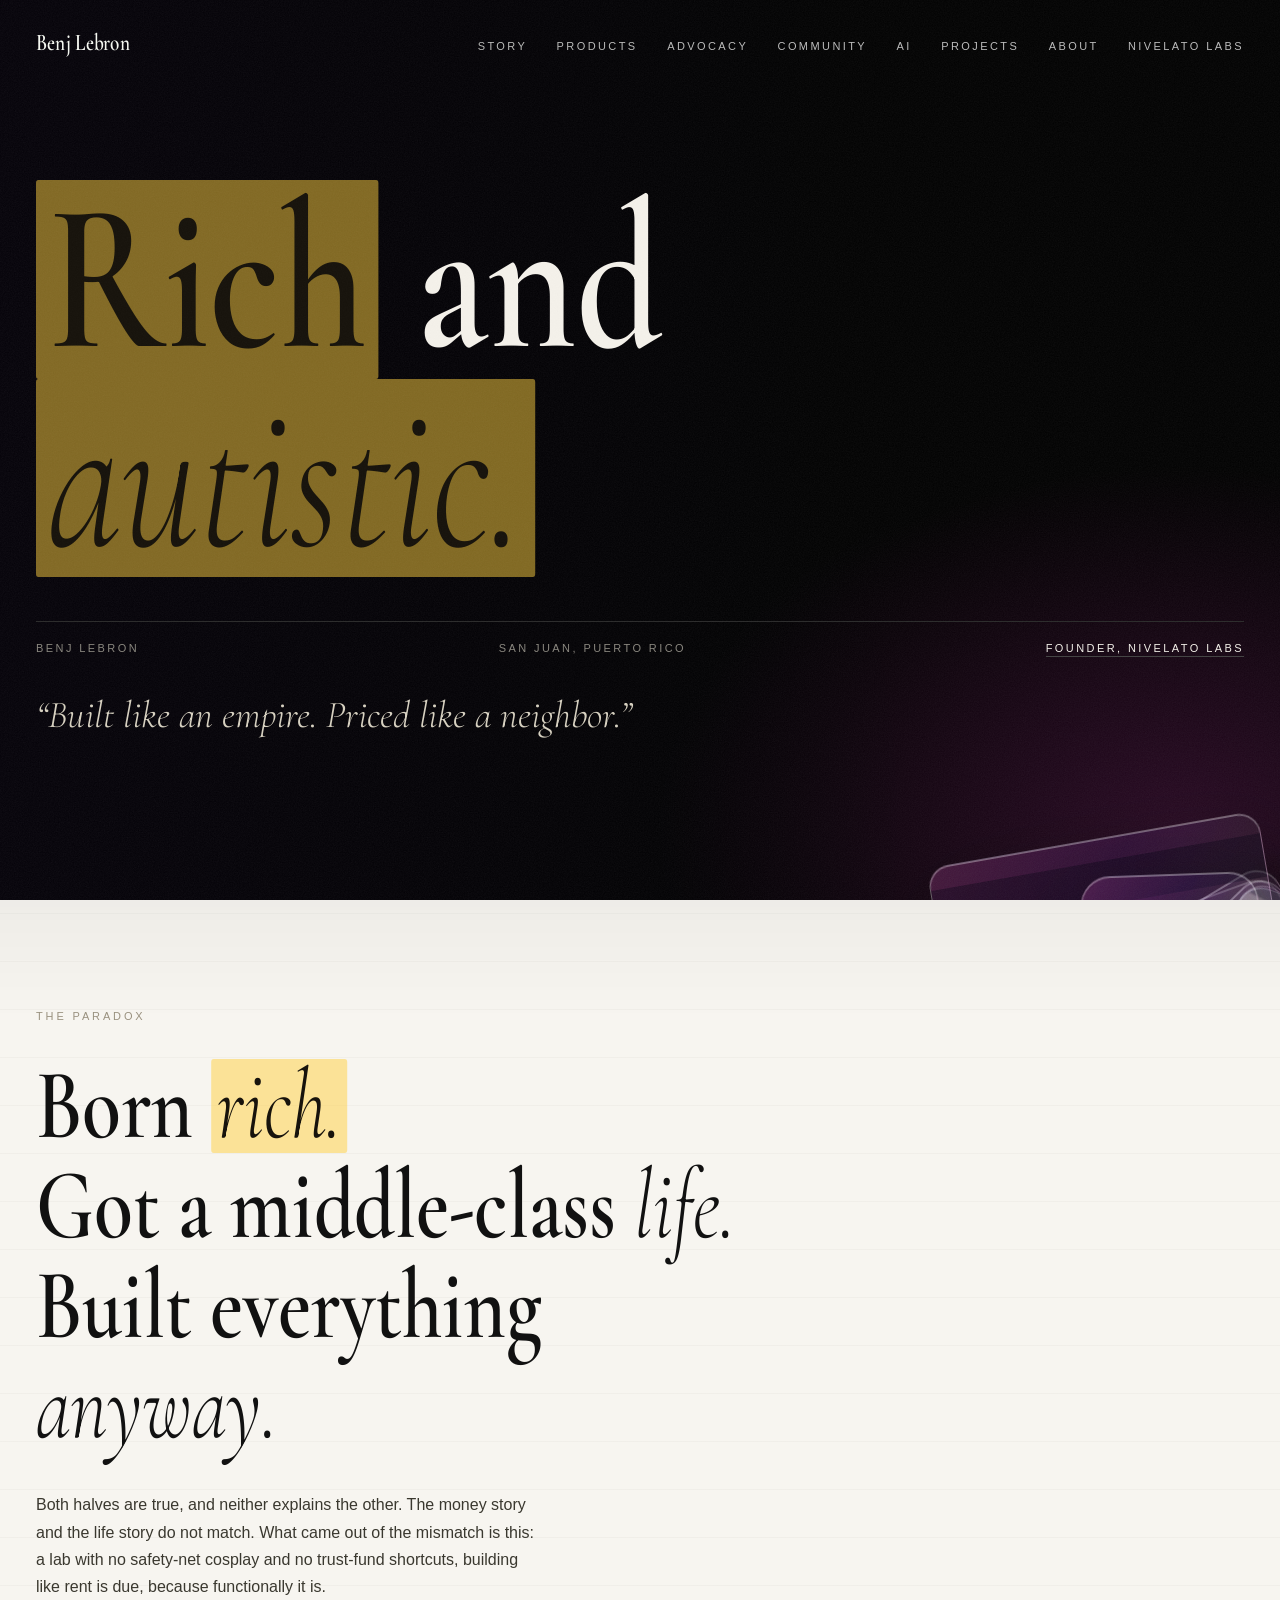
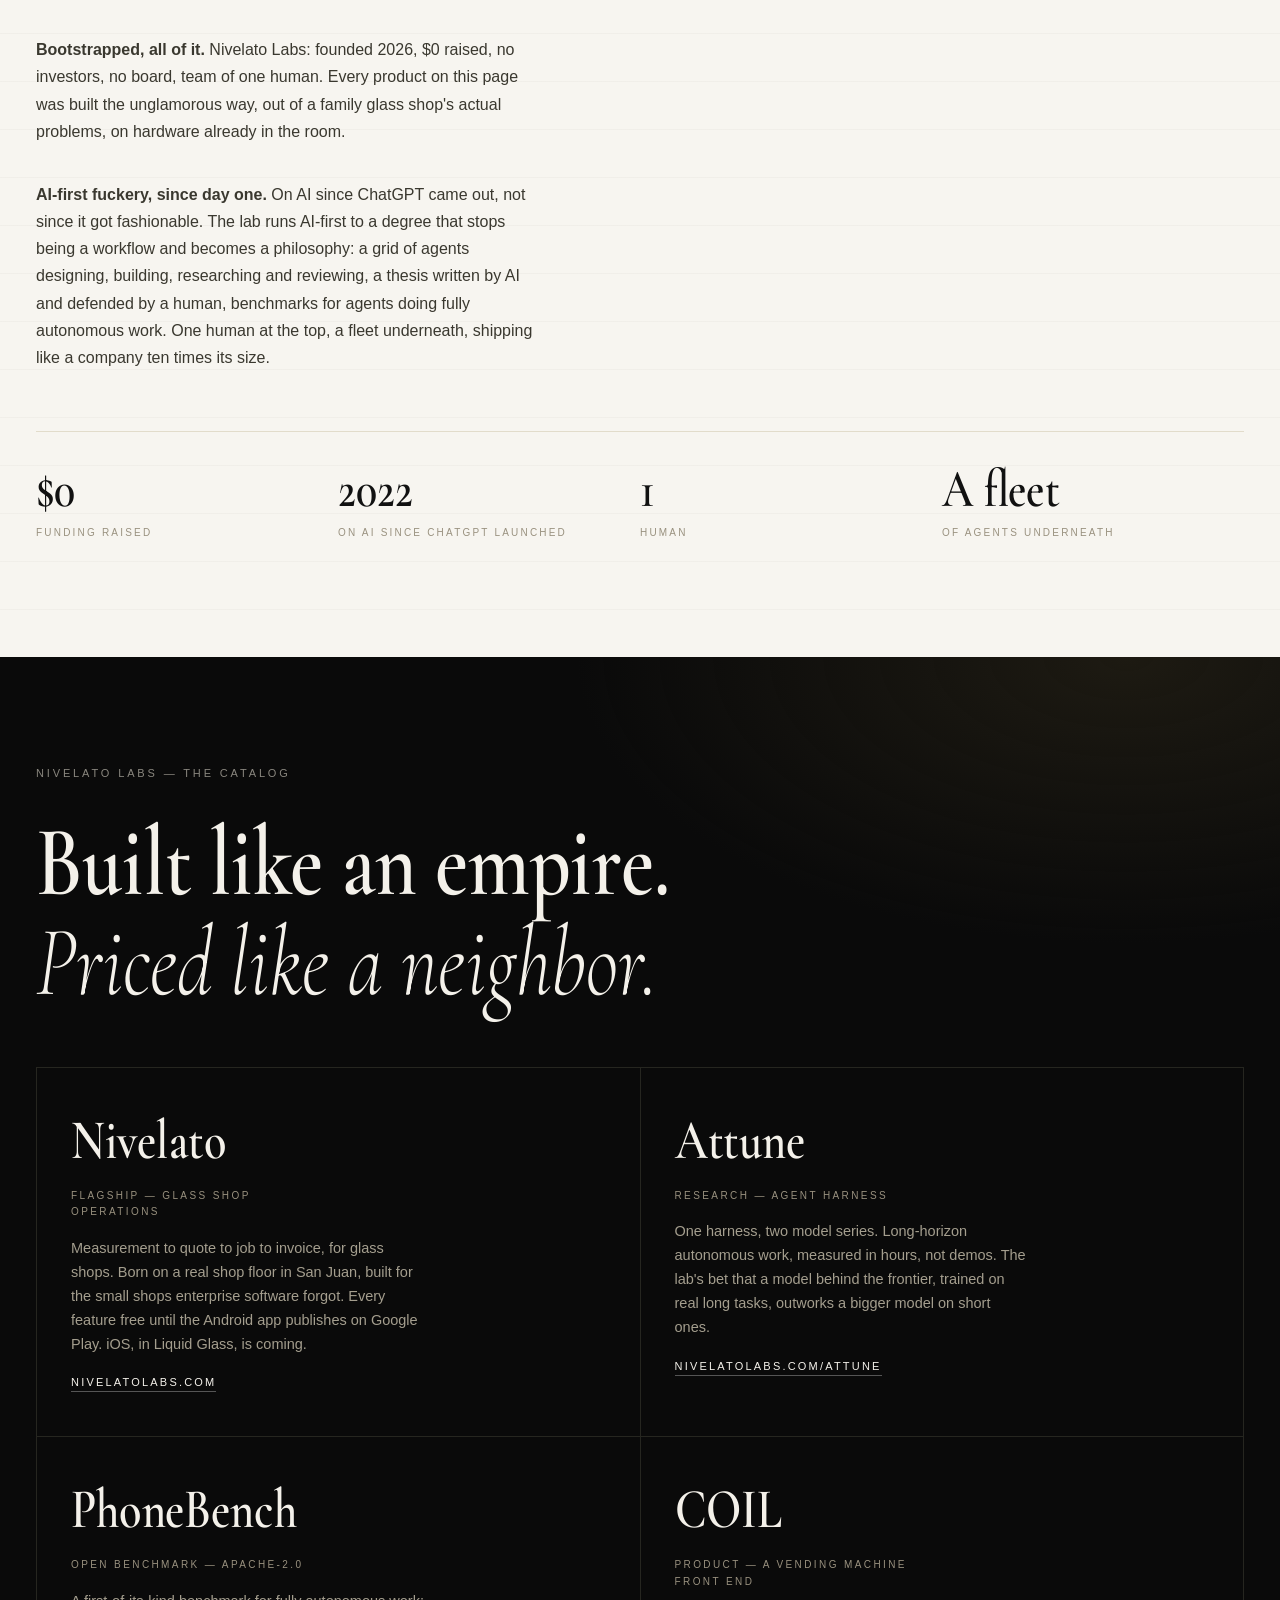
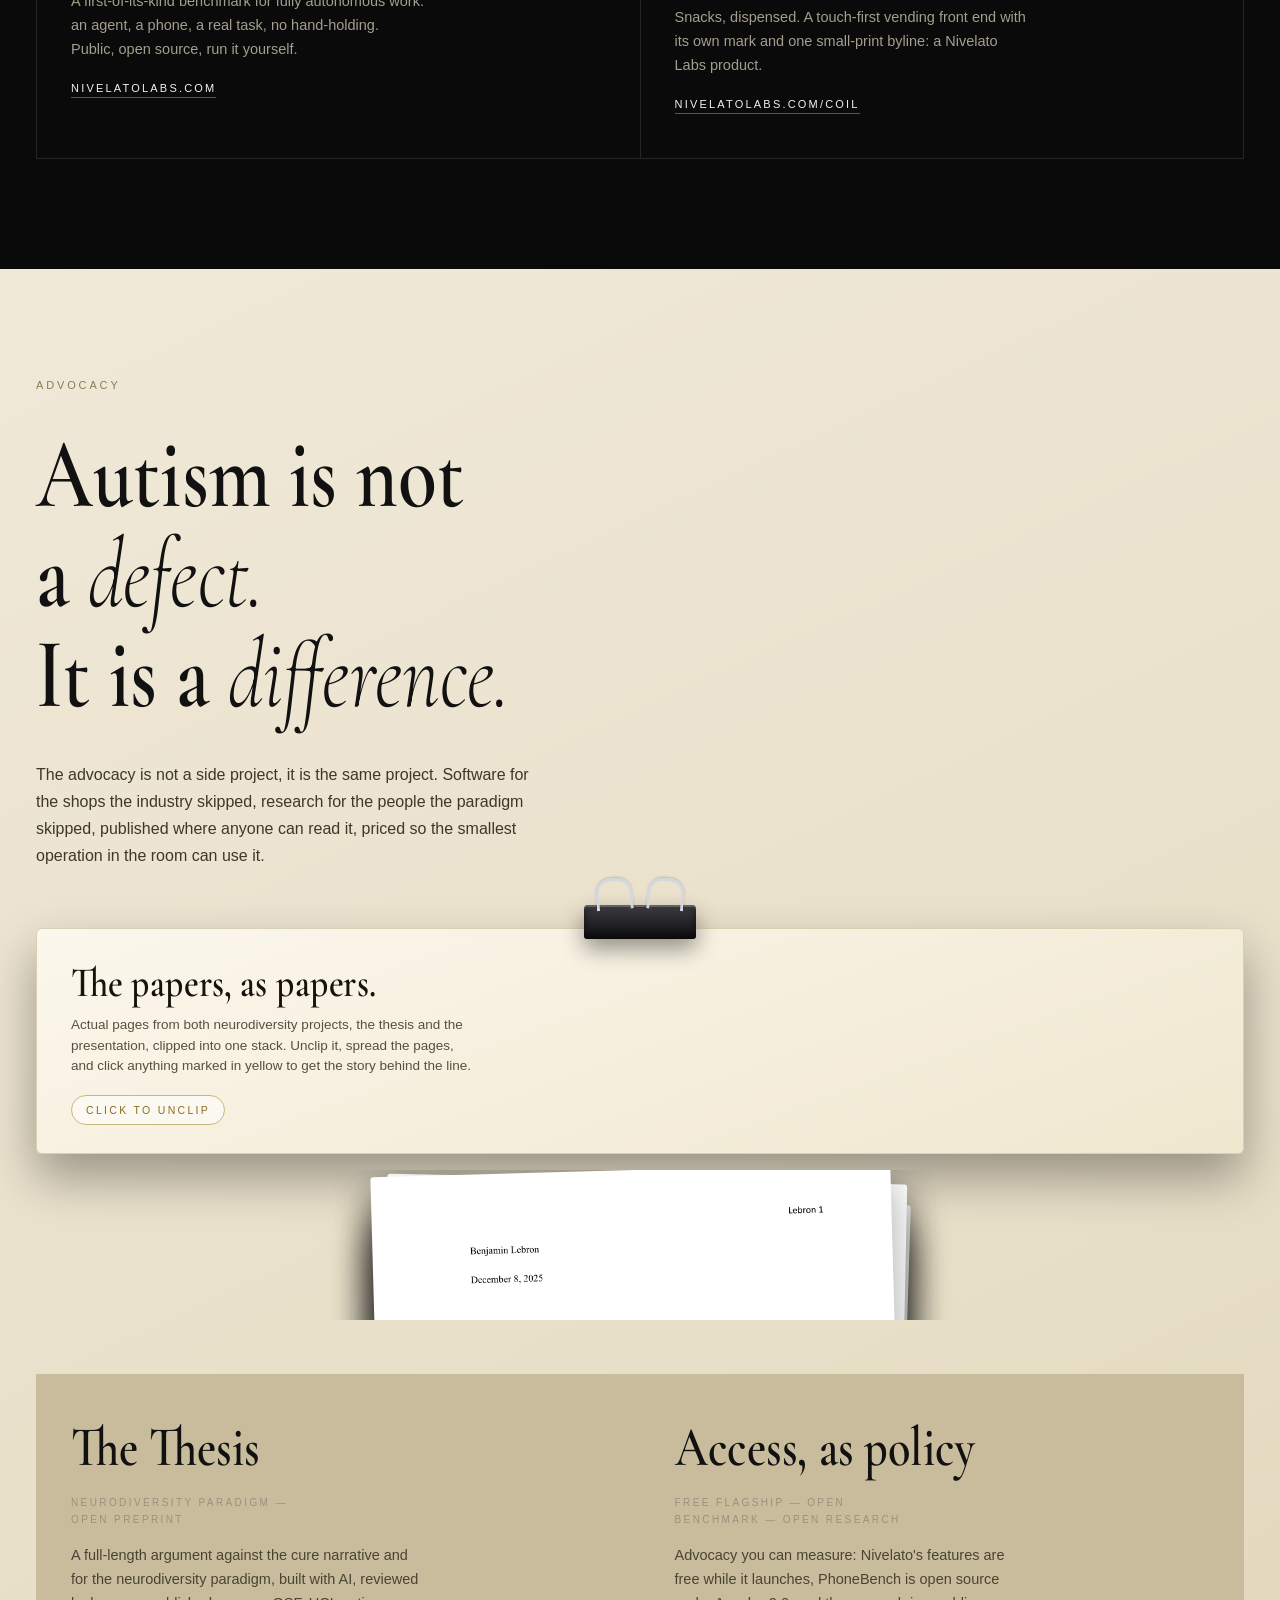
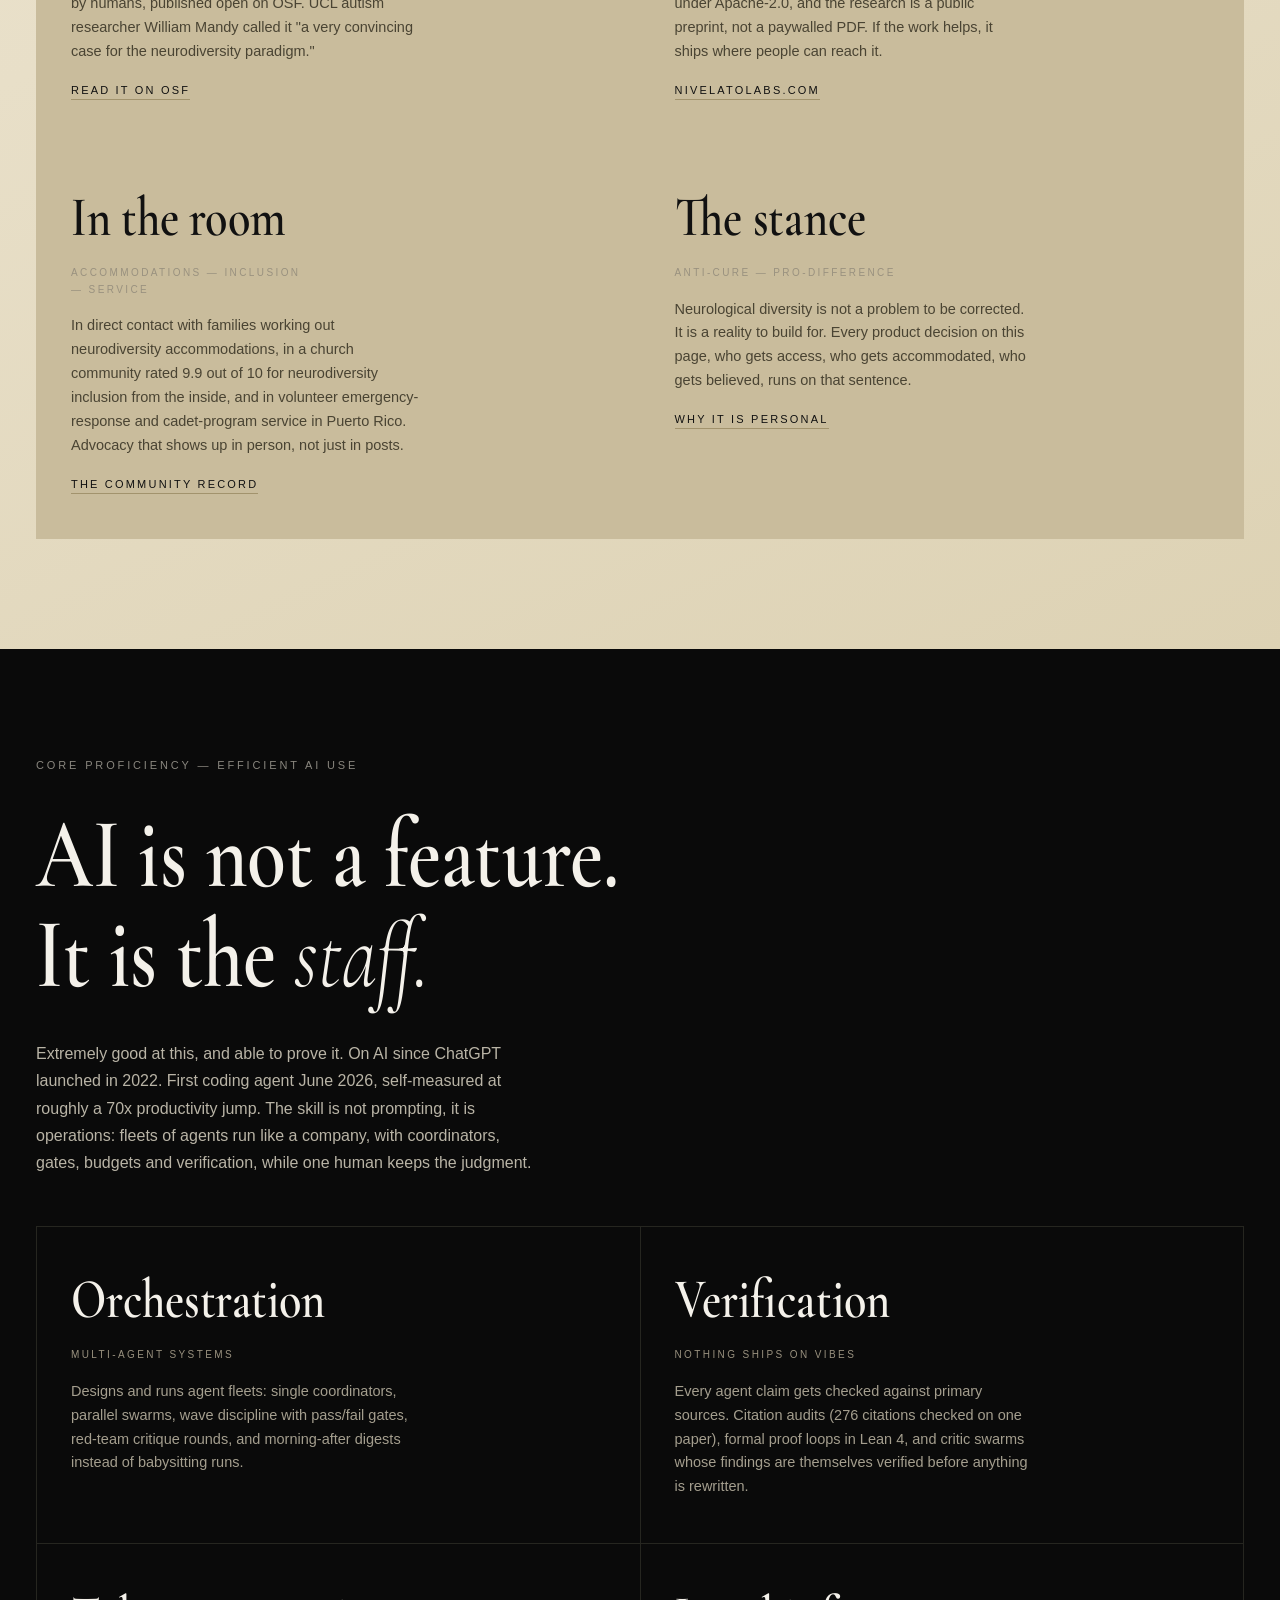
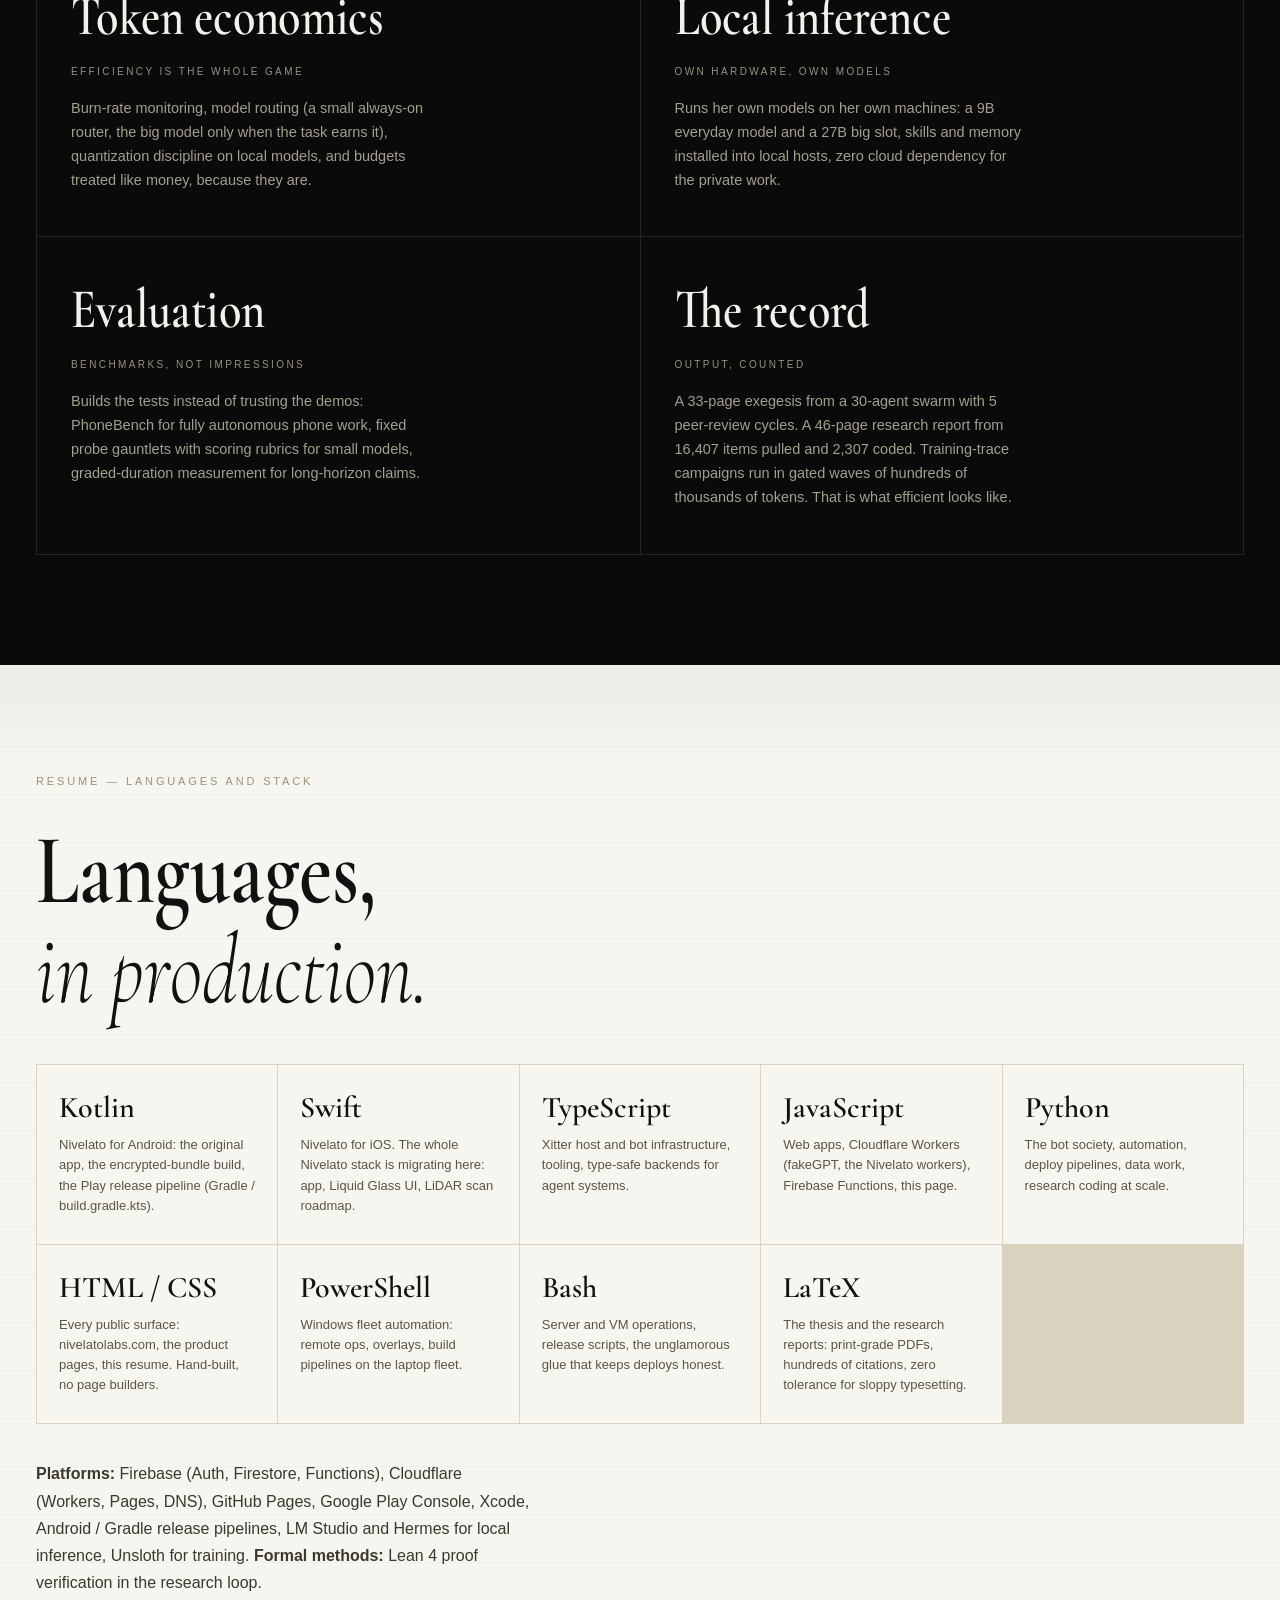
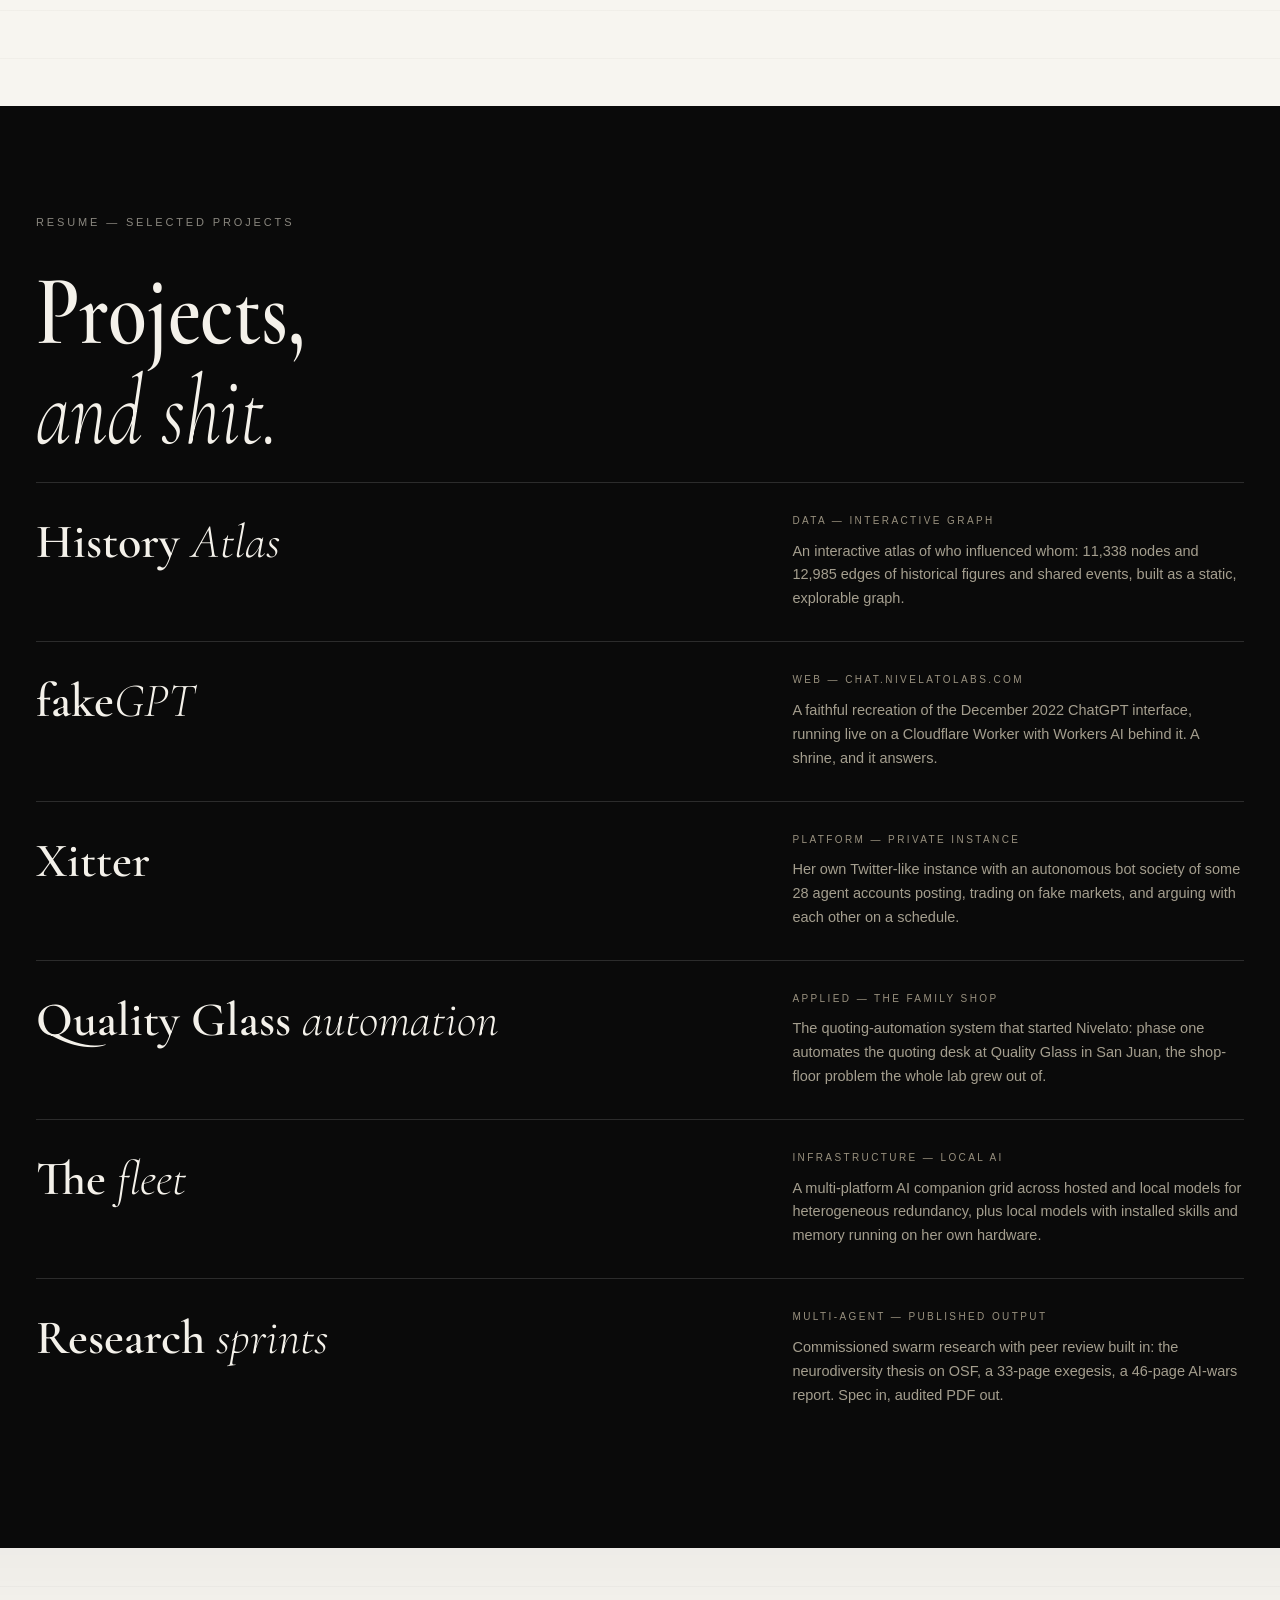
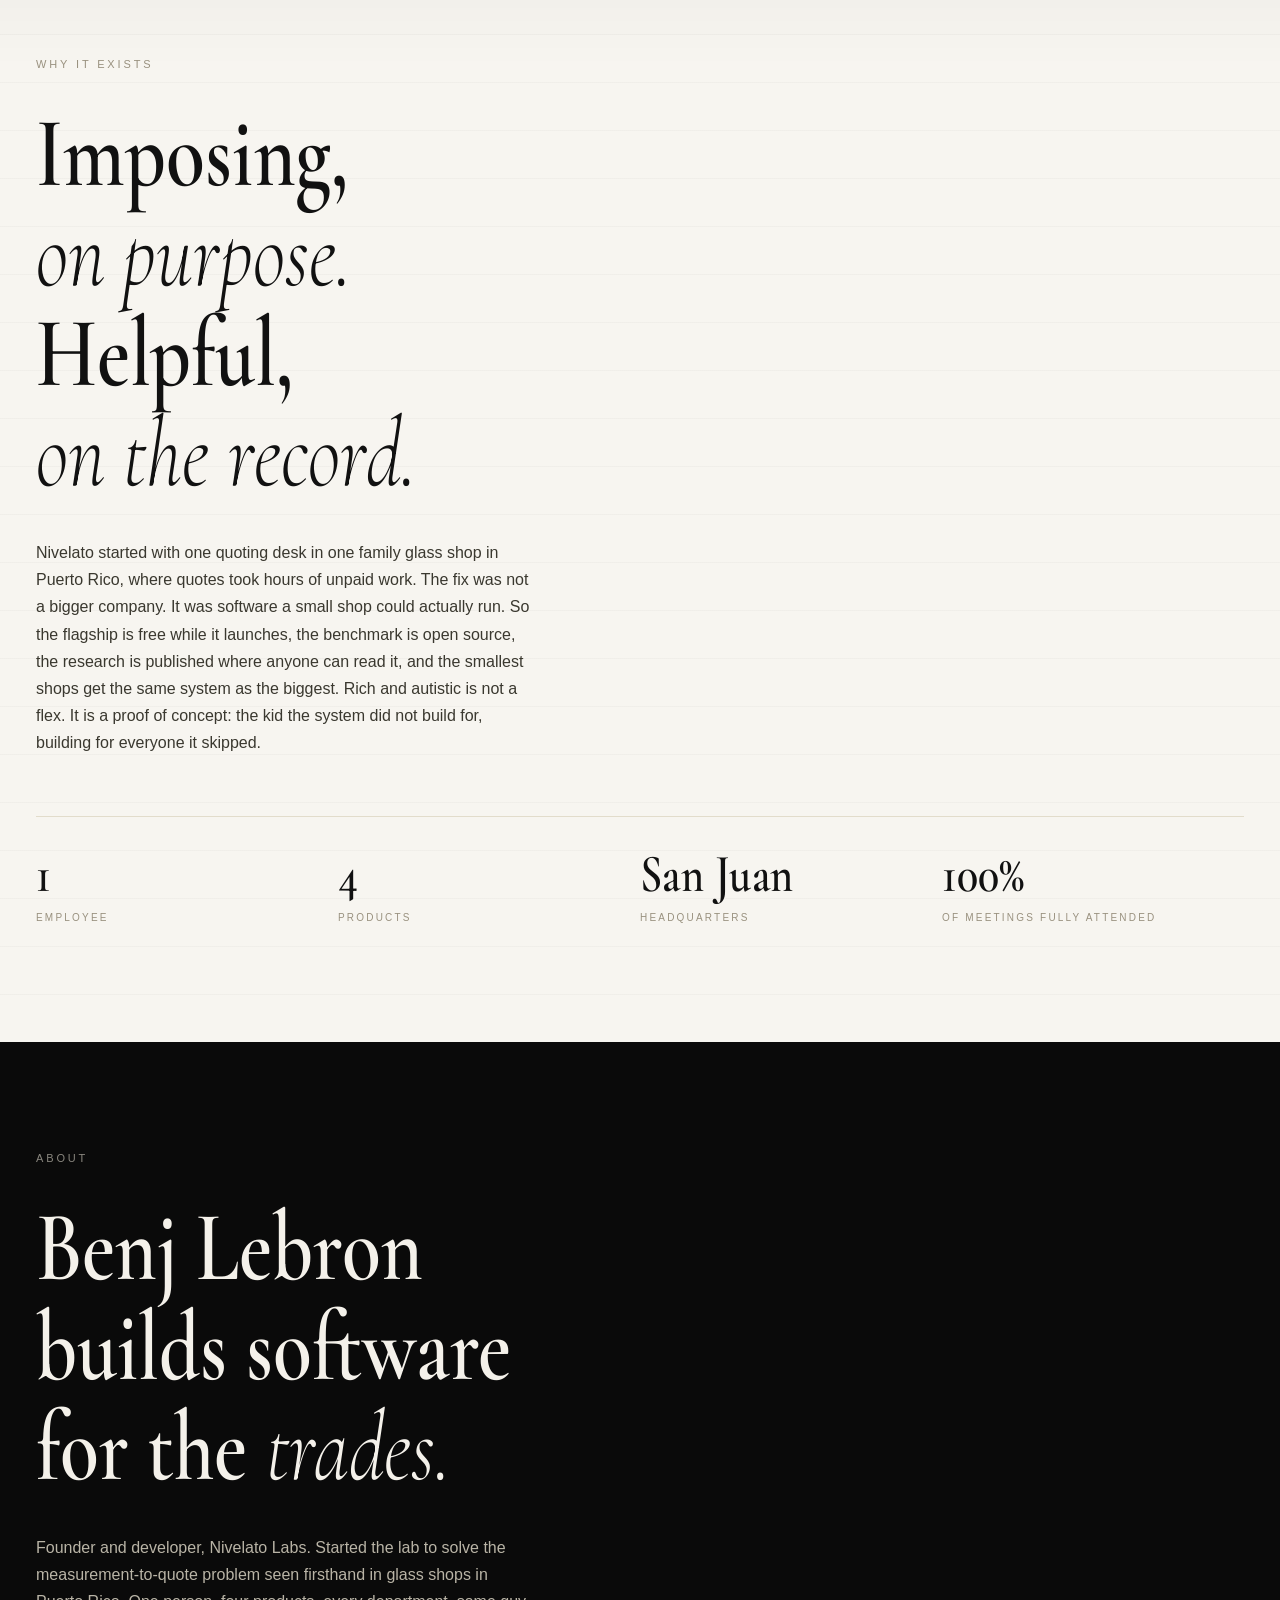
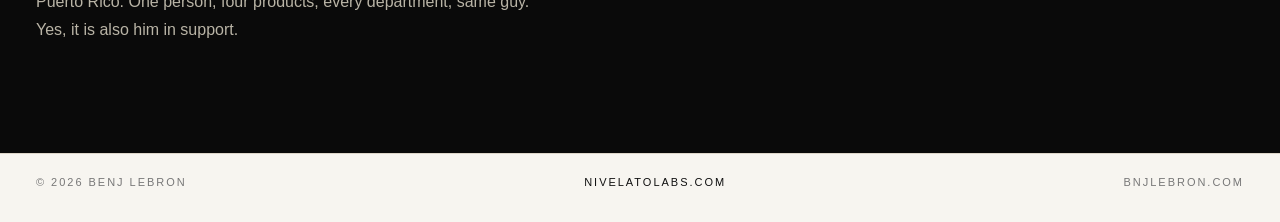
==== index.html @ 11026532 "draft preview (test copy, hidden sections scrubbed)" ====
<!doctype html>
<html lang="en">
<head>
<meta charset="utf-8">
<meta name="viewport" content="width=device-width, initial-scale=1">
<title>Benj Lebron — Rich and autistic.</title>
<meta name="description" content="Benj Lebron. Rich and autistic. Founder, Nivelato Labs. Software for the trades, built in San Juan, Puerto Rico.">
<link rel="preconnect" href="https://fonts.googleapis.com">
<link rel="preconnect" href="https://fonts.gstatic.com" crossorigin>
<link href="https://fonts.googleapis.com/css2?family=Cormorant+Garamond:ital,wght@0,300;0,400;0,500;0,600;0,700;1,300;1,400;1,600&display=swap" rel="stylesheet">
<style>
  :root{--ink:#f4f1ea;--black:#0a0a0a;--white:#f7f5f0;--grey:#8a877f;--line:#2c2c2c}
  *{margin:0;padding:0;box-sizing:border-box}
  body{background:var(--black);color:var(--ink);font-family:"Apple Garamond","ITC Garamond Narrow","ITC Garamond Light Condensed","Cormorant Garamond",Garamond,"Times New Roman",serif;-webkit-font-smoothing:antialiased}
  /* Display type: Garamond, kept — but the bold, compressed cut.
     Semibold weight + an 80% horizontal squeeze (the original Apple Garamond proportion),
     so it stays Garamond while reading far more compressed and far bolder.
     Italic lines drop to light italic as the contrast voice. */
  .garamond{font-family:"Apple Garamond","ITC Garamond Narrow","ITC Garamond Light Condensed","Cormorant Garamond",Garamond,"Times New Roman",serif;font-weight:600;transform:scaleX(.8);transform-origin:left center;text-transform:none;letter-spacing:0}
  .garamond em,.big em,.hero h1 em{font-family:inherit;font-style:italic;text-transform:none;font-weight:300;letter-spacing:0}
  .foryou{font-family:inherit !important;text-transform:none !important}
  .sans{font-family:-apple-system,"Helvetica Neue",Arial,sans-serif}
  [hidden]{display:none !important}

  /* Pride / trans stripes, only rendered when a minted link turns identity on */
  .stripes{display:none;height:10px}
  body.pride .stripes{display:block}
  .stripes .rainbow{height:6px;background:linear-gradient(90deg,#e40303 0 16.6%,#ff8c00 0 33.3%,#ffed00 0 50%,#008026 0 66.6%,#24408e 0 83.3%,#732982 0 100%)}
  .stripes .trans{height:4px;background:linear-gradient(90deg,#5bcffa 0 20%,#f5abb9 0 40%,#fff 0 60%,#f5abb9 0 80%,#5bcffa 0 100%)}

  header{position:fixed;inset:0 0 auto 0;display:flex;justify-content:space-between;align-items:baseline;padding:28px 36px;mix-blend-mode:difference;z-index:10}
  header .name{font-size:24px;color:#fff;font-family:"Apple Garamond","ITC Garamond Narrow","Cormorant Garamond",Garamond,serif;font-weight:600;transform:scaleX(.8);transform-origin:left center}
  header nav{font-family:-apple-system,"Helvetica Neue",Arial,sans-serif;font-size:11px;letter-spacing:.22em;text-transform:uppercase}
  header nav a{color:#fff;text-decoration:none;margin-left:24px;opacity:.75}
  header nav a:hover{opacity:1}

  section{padding:110px 36px}
  .hero{min-height:100svh;display:flex;flex-direction:column;justify-content:center;padding-top:130px;overflow:hidden;position:relative;background:#0b0614}
  /* Animated keychain-card scene. Focal point lower right (~78% / 74%).
     Translucent cards on an offscreen hinge, orbiting clockwise a full 360: slow while they are on screen, whipping fast through the offscreen arc, easing back in as they return.
     All code-drawn, no images. Grain is an SVG turbulence tile, animated in steps. */
  .scene{position:absolute;inset:0;overflow:hidden;perspective:1400px;background:
    linear-gradient(90deg,rgba(5,2,10,.85) 0%,rgba(5,2,10,.38) 46%,transparent 72%),
    radial-gradient(900px 640px at 92% 92%,rgba(198,44,170,.20) 0%,transparent 58%),
    #000}
  .cards{position:absolute;inset:0;transform-origin:calc(100% + 90px) calc(100% + 70px);animation:hingeBig 30s linear infinite;z-index:1}
  .kcard{position:absolute;width:min(480px,52vw);aspect-ratio:2.6;border-radius:26px;
    background:linear-gradient(120deg,rgba(255,92,220,.20),rgba(150,64,255,.10) 45%,rgba(255,255,255,.06) 80%);
    border:1px solid rgba(255,255,255,.30);
    box-shadow:0 40px 90px rgba(0,0,0,.5),inset 0 1px 0 rgba(255,255,255,.35),inset 0 -30px 60px rgba(80,0,120,.18);
    padding:30px 34px;overflow:hidden}
  .kcard::before{content:"";position:absolute;inset:0;background:linear-gradient(115deg,transparent 30%,rgba(255,255,255,.20) 46%,transparent 60%);transform:translateX(-70%);animation:sheen 5.5s cubic-bezier(.22,.9,.24,1) infinite}
  .kcard{transform-origin:calc(100% - 41px) calc(100% - 37px)}
  .kcard::after{content:"";position:absolute;bottom:26px;right:30px;width:22px;height:22px;border-radius:50%;background:#160a26;box-shadow:inset 0 0 0 3px rgba(255,255,255,.4),0 0 0 1px rgba(0,0,0,.4)}
  .kc1{z-index:3;right:-131px;bottom:-107px;transform:translateX(-50px) rotateY(-9deg) rotateX(2deg);rotate:-44deg;animation:fan1 6.5s ease-in-out -1.2s infinite alternate}
  .kc2{z-index:4;right:-131px;bottom:-107px;transform:translateX(-75px) rotateY(-9deg) rotateX(2deg);rotate:-31deg;animation:fan2 5.2s ease-in-out -2.6s infinite alternate}
  .kc3{z-index:2;right:-131px;bottom:-107px;transform:translateX(-25px) rotateY(-9deg) rotateX(2deg);rotate:-57deg;animation:fan3 7.4s ease-in-out -4.1s infinite alternate;opacity:.82}
  .kc4{z-index:5;right:-131px;bottom:-107px;transform:translateX(-100px) rotateY(-9deg) rotateX(2deg);rotate:-20deg;animation:fan4 5.9s ease-in-out -.4s infinite alternate;opacity:.6;width:min(420px,46vw)}
  .kitem{position:absolute;transform-origin:calc(100% - 41px) calc(100% - 37px);transform:rotateY(-9deg) rotateX(2deg);
    background:linear-gradient(120deg,rgba(255,92,220,.20),rgba(150,64,255,.10) 45%,rgba(255,255,255,.06) 80%);
    border:1px solid rgba(255,255,255,.30);box-shadow:0 40px 90px rgba(0,0,0,.5),inset 0 1px 0 rgba(255,255,255,.35);
    }
  .kitem::after{content:"";position:absolute;bottom:26px;right:30px;width:22px;height:22px;border-radius:50%;background:#160a26;box-shadow:inset 0 0 0 3px rgba(255,255,255,.4),0 0 0 1px rgba(0,0,0,.4);z-index:5}
  /* a credit card: standard proportions, mag stripe + chip, no text, no numbers */
  .kcc{z-index:6;right:-131px;bottom:-107px;width:min(340px,44vw);aspect-ratio:1.586;border-radius:22px;transform:translateX(-125px) rotateY(-9deg) rotateX(2deg);rotate:-10deg;animation:fan5 6.8s ease-in-out -3.3s infinite alternate;overflow:hidden}
  .kcc::before{content:"";position:absolute;left:0;right:0;top:22px;height:44px;background:rgba(10,4,20,.45)}
  .kcc .chip{position:absolute;left:34px;top:96px;width:56px;height:42px;border-radius:8px;background:linear-gradient(135deg,rgba(255,214,120,.75),rgba(190,140,40,.55));box-shadow:inset 0 0 0 2px rgba(90,60,0,.35),inset 0 0 0 8px rgba(255,230,160,.25)}
  .kcc .wave{position:absolute;right:36px;top:100px;width:34px;height:34px;border-radius:50%;border:3px solid transparent;border-right-color:rgba(255,255,255,.55);transform:rotate(-45deg)}
  .kcc .wave::after{content:"";position:absolute;inset:5px;border-radius:50%;border:3px solid transparent;border-right-color:rgba(255,255,255,.4)}
  /* a laptop: glass screen + trapezoid base slab, hung by its bottom-right corner */
  .klap{z-index:1;right:-131px;bottom:-107px;width:min(480px,52vw);aspect-ratio:2.6;transform:translateX(0px) rotateY(-9deg) rotateX(2deg);rotate:-70deg;animation:fan6 8.2s ease-in-out -.7s infinite alternate;background:#1a1a1e;border:1px solid rgba(255,255,255,.30);border-radius:26px;overflow:hidden;box-shadow:0 40px 90px rgba(0,0,0,.5),inset 0 1px 0 rgba(255,255,255,.35)}
  .klap img{width:100%;height:100%;display:block;object-fit:cover;object-position:50% 42%}
.kcharm{z-index:7;right:-131px;bottom:-107px;width:180px;height:140px;border-radius:30px;transform:translateX(-150px) rotateY(-9deg) rotateX(2deg);rotate:-2deg;animation:fan7 7s ease-in-out -2.2s infinite alternate;display:flex;align-items:center;justify-content:center}
  .kcharm svg{width:122px;height:auto;filter:drop-shadow(0 4px 14px rgba(190,80,255,.45))}
  .grain{position:absolute;inset:-60%;z-index:4;pointer-events:none;opacity:.10;
    background-image:url("data:image/svg+xml,%3Csvg xmlns='http://www.w3.org/2000/svg' width='300' height='300'%3E%3Cfilter id='n'%3E%3CfeTurbulence type='fractalNoise' baseFrequency='0.8' numOctaves='2' stitchTiles='stitch'/%3E%3CfeColorMatrix type='saturate' values='0'/%3E%3C/filter%3E%3Crect width='100%25' height='100%25' filter='url(%23n)' opacity='0.6'/%3E%3C/svg%3E");
    animation:grain 7s steps(10) infinite}
  body::after{content:"";position:fixed;inset:0;z-index:60;pointer-events:none;opacity:.045;
    background-image:url("data:image/svg+xml,%3Csvg xmlns='http://www.w3.org/2000/svg' width='300' height='300'%3E%3Cfilter id='n'%3E%3CfeTurbulence type='fractalNoise' baseFrequency='0.8' numOctaves='2' stitchTiles='stitch'/%3E%3CfeColorMatrix type='saturate' values='0'/%3E%3C/filter%3E%3Crect width='100%25' height='100%25' filter='url(%23n)' opacity='0.6'/%3E%3C/svg%3E")}
  @keyframes hingeBig{
    0%{transform:rotate(-120deg);animation-timing-function:ease-in-out}
    20%{transform:rotate(-64deg);animation-timing-function:ease-in-out}
    40%{transform:rotate(-8deg);animation-timing-function:ease-in}
    58%{transform:rotate(40deg);animation-timing-function:ease-in}
    66%{transform:rotate(98deg);animation-timing-function:linear}
    76%{transform:rotate(152deg);animation-timing-function:ease-out}
    86%{transform:rotate(196deg);animation-timing-function:ease-out}
    93%{transform:rotate(222deg);animation-timing-function:ease-in-out}
    100%{transform:rotate(240deg)}}
  @keyframes fan1{from{rotate:-48deg}to{rotate:-40deg}}
  @keyframes fan2{from{rotate:-35deg}to{rotate:-27deg}}
  @keyframes fan3{from{rotate:-61deg}to{rotate:-53deg}}
  @keyframes fan4{from{rotate:-24deg}to{rotate:-16deg}}
  @keyframes fan5{from{rotate:-14deg}to{rotate:-6deg}}
  @keyframes fan6{from{rotate:-74deg}to{rotate:-66deg}}
  @keyframes fan7{from{rotate:-6deg}to{rotate:2deg}}
  @keyframes sheen{0%,55%{transform:translateX(-75%)}85%,100%{transform:translateX(85%)}}
  @keyframes grain{0%,100%{transform:translate(0,0)}10%{transform:translate(-3%,-4%)}30%{transform:translate(4%,2%)}50%{transform:translate(-2%,5%)}70%{transform:translate(5%,-3%)}90%{transform:translate(-4%,3%)}}
  @media (prefers-reduced-motion:reduce){.cards,.kcard,.kitem,.kcard::before,.grain{animation:none}}
  .hero>*{position:relative;z-index:5}
  .hero>.scene{position:absolute;z-index:0}
  .hero h1{font-size:clamp(80px,16.5vw,272px);line-height:.94;white-space:nowrap}
  .hero h1 .line{display:block;width:max-content}
  .hero h1 em{font-style:italic}
  .foryou{font-size:clamp(24px,3.4vw,44px);font-style:italic;margin-bottom:28px;color:#cfcaba}
  .quote{margin-top:38px;font-family:"Apple Garamond","ITC Garamond Narrow","Cormorant Garamond",Garamond,serif;font-style:italic;font-weight:300;font-size:clamp(23px,3.2vw,38px);line-height:1.25;color:#d8d2c2;max-width:24em}
  .sub{margin-top:44px;display:flex;justify-content:space-between;gap:24px;flex-wrap:wrap;border-top:1px solid var(--line);padding-top:20px;font-family:-apple-system,"Helvetica Neue",Arial,sans-serif;font-size:11px;letter-spacing:.22em;text-transform:uppercase;color:var(--grey)}
  .sub a{color:var(--ink);text-decoration:none;border-bottom:1px solid #444;padding-bottom:2px}

  .white{background:linear-gradient(180deg,rgba(0,0,0,.035),transparent 120px),repeating-linear-gradient(0deg,transparent 0 47px,rgba(20,18,10,.028) 47px 48px),var(--white);color:#111}
  .paper{background:linear-gradient(155deg,#f0e9d8 0%,#e8dfc8 55%,#ddd2b4 100%);color:#111}
  .paper .kicker{color:#8a7c55}
  .paper .copy{color:#3d382a}
  #products{background:radial-gradient(1000px 520px at 88% 0%,#1d1a12 0%,transparent 55%),var(--black)}
  .kicker{font-family:-apple-system,"Helvetica Neue",Arial,sans-serif;font-size:11px;letter-spacing:.26em;text-transform:uppercase;color:#8a877f;margin-bottom:34px}
  .white .kicker{color:#99917f}
  .big{font-size:clamp(46px,7.8vw,118px);line-height:1.0;width:max-content;max-width:100%}
  .big em{font-style:italic}
  .copy{margin-top:36px;max-width:56ch;font-family:-apple-system,"Helvetica Neue",Arial,sans-serif;font-size:16px;line-height:1.7;color:#3a382f}
  .darkcopy{color:#b9b4a6}

  .products{display:grid;grid-template-columns:1fr 1fr;gap:1px;background:#262620;border:1px solid #262620;margin-top:54px}
  .product{background:var(--black);padding:38px 34px 44px}
  .white .product{background:var(--white)}
  .product h3{font-size:clamp(38px,4.4vw,60px);font-family:"Apple Garamond","ITC Garamond Narrow","Cormorant Garamond",Garamond,serif;font-weight:600;transform:scaleX(.82);transform-origin:left center}
  .product h3 em{font-style:italic;font-weight:300}
  .product .tag{font-family:-apple-system,"Helvetica Neue",Arial,sans-serif;font-size:10px;letter-spacing:.24em;text-transform:uppercase;color:#99917f;margin:14px 0 16px}
  .product p{font-family:-apple-system,"Helvetica Neue",Arial,sans-serif;font-size:14.5px;line-height:1.65;color:#a49e8e;max-width:44ch}
  .white .product p{color:#55503f}
  .product a{display:inline-block;margin-top:20px;font-family:-apple-system,"Helvetica Neue",Arial,sans-serif;font-size:11px;letter-spacing:.2em;text-transform:uppercase;color:var(--ink);text-decoration:none;border-bottom:1px solid #555;padding-bottom:3px}
  .white .product a{color:#111;border-color:#bbb}

  .stats{display:flex;gap:0;flex-wrap:wrap;border-top:1px solid var(--line);margin-top:60px}
  .stat{flex:1 1 180px;padding:24px 10px 6px 0}
  .stat b{display:block;font-size:clamp(36px,4.2vw,56px);font-family:"Apple Garamond","ITC Garamond Narrow","Cormorant Garamond",Garamond,serif;font-weight:600;transform:scaleX(.82);transform-origin:left center}
  .stat span{font-family:-apple-system,"Helvetica Neue",Arial,sans-serif;font-size:10px;letter-spacing:.22em;text-transform:uppercase;color:#99917f}

  .langgrid{display:grid;grid-template-columns:repeat(auto-fit,minmax(210px,1fr));gap:1px;background:#d8d2bf;border:1px solid #d8d2bf;margin-top:44px}
  .lang{background:var(--white);padding:24px 22px 28px}
  .lang b{display:block;font-family:"Apple Garamond","ITC Garamond Narrow","Cormorant Garamond",Garamond,serif;font-weight:600;font-size:30px}
  .lang span{display:block;margin-top:9px;font-family:-apple-system,"Helvetica Neue",Arial,sans-serif;font-size:13px;line-height:1.55;color:#5a5545}
  .projrow{display:flex;gap:26px;flex-wrap:wrap;justify-content:space-between;border-top:1px solid var(--line);padding:30px 0 8px}
  .projrow h3{font-family:"Apple Garamond","ITC Garamond Narrow","Cormorant Garamond",Garamond,serif;font-weight:600;font-size:clamp(32px,3.8vw,48px);flex:1 1 300px}
  .projrow h3 em{font-style:italic;font-weight:300}
  .projrow p{flex:2 1 340px;font-family:-apple-system,"Helvetica Neue",Arial,sans-serif;font-size:14.5px;line-height:1.65;color:#a49e8e;max-width:56ch;padding-bottom:22px}
  .projrow .tag{display:block;font-size:10px;letter-spacing:.24em;text-transform:uppercase;color:#99917f;margin-bottom:10px}
  .ailist{display:grid;grid-template-columns:1fr 1fr;gap:1px;background:#262620;border:1px solid #262620;margin-top:50px}
  @media (max-width:760px){.ailist{grid-template-columns:1fr}}

  .identity{background:#111009}
  body.pride .identity{background:linear-gradient(180deg,#111009,#171219)}
  .identity .big em{color:#f5abb9}

  footer{background:var(--white);color:#111;border-top:1px solid #ddd6c9;padding:22px 36px 34px;display:flex;justify-content:space-between;gap:16px;flex-wrap:wrap;font-family:-apple-system,"Helvetica Neue",Arial,sans-serif;font-size:11px;letter-spacing:.18em;text-transform:uppercase;color:#777}
  footer a{color:#111;text-decoration:none}
  /* Paper stacks: real pages from both neurodiversity projects, held by a binder
     clip. Click the cover and the clip comes off, the sheets spread, and the
     yellow highlights on the pages open explainer notes. */
  .stack{margin-top:58px;position:relative}
  .stackhead{position:relative;display:block;width:100%;text-align:left;cursor:pointer;background:linear-gradient(160deg,#fbf7ec,#f0e7cf);border:1px solid #d9cfb2;border-radius:6px;padding:32px 34px 28px;box-shadow:0 24px 50px rgba(0,0,0,.35);color:#17130c;font-family:inherit}
  .stackhead .st{display:block;font-family:"Apple Garamond","ITC Garamond Narrow","Cormorant Garamond",Garamond,serif;font-weight:600;font-size:clamp(28px,3.4vw,42px);transform:scaleX(.85);transform-origin:left center;line-height:1.05}
  .stackhead .ss{display:block;margin-top:10px;font-family:-apple-system,"Helvetica Neue",Arial,sans-serif;font-size:13.5px;line-height:1.55;color:#57503d;max-width:54ch}
  .stackhead .cta{display:inline-block;margin-top:18px;font-family:-apple-system,"Helvetica Neue",Arial,sans-serif;font-size:10.5px;letter-spacing:.22em;text-transform:uppercase;color:#8a6d1f;border:1px solid #c9b87a;padding:8px 14px;border-radius:999px;background:rgba(255,255,255,.55)}
  .clip{position:absolute;top:-24px;left:50%;transform:translateX(-50%);width:112px;height:34px;background:linear-gradient(180deg,#3a3a40 0%,#232327 55%,#131315 100%);border-radius:4px 4px 3px 3px;box-shadow:inset 0 2px 0 rgba(255,255,255,.22),inset 0 -6px 10px rgba(0,0,0,.5),0 10px 22px rgba(0,0,0,.4);transition:transform .55s cubic-bezier(.3,.7,.3,1),opacity .4s;z-index:6;pointer-events:none}
  .clip::before,.clip::after{content:"";position:absolute;top:-27px;width:31px;height:29px;border:3px solid #d3d8e0;border-bottom:0;border-radius:15px 15px 0 0;box-shadow:0 -1px 2px rgba(0,0,0,.18)}
  .clip::before{left:13px;transform:rotate(-5deg);transform-origin:bottom center}
  .clip::after{right:13px;transform:rotate(5deg);transform-origin:bottom center}
  .stack.open .clip{transform:translate(-50%,-130px) rotate(-26deg);opacity:0}
  .sheets{position:relative;height:150px;overflow:hidden;margin-top:16px}
  .sheets figure{position:absolute;left:50%;top:0;width:min(520px,92%);transform:translateX(-50%) translateY(var(--y,0px)) rotate(var(--r,0deg));background:#fff;padding:9px;border-radius:3px;box-shadow:0 18px 40px rgba(0,0,0,.35)}
  .stack.open .sheets{height:auto;overflow:visible;display:grid;grid-template-columns:repeat(auto-fit,minmax(320px,1fr));gap:26px;align-items:start}
  .stack.open .sheets figure{position:static;transform:rotate(var(--r,0deg));width:auto;animation:spread .6s cubic-bezier(.22,.9,.3,1) both;animation-delay:var(--d,0s)}
  @keyframes spread{from{opacity:0;transform:translateY(28px) rotate(0deg) scale(.96)}to{opacity:1;transform:rotate(var(--r,0deg)) scale(1)}}
  .sheets img{width:100%;display:block}
  .sheets figcaption{font-family:-apple-system,"Helvetica Neue",Arial,sans-serif;font-size:11.5px;color:#57503d;padding:10px 2px 2px;line-height:1.55}
  .sheets figcaption a{color:#7c5a10}
  .pagewrap{position:relative}
  .hl{position:absolute;background:rgba(255,208,64,.42);border:1px solid rgba(166,124,0,.45);border-radius:3px;cursor:pointer;padding:0;transition:background .2s,box-shadow .2s}
  .hl:hover,.hl.active{background:rgba(255,208,64,.7);box-shadow:0 0 0 3px rgba(255,208,64,.35)}
  .qlterm{font:inherit;color:#17130c;background:rgba(255,208,64,.5);border:none;border-radius:3px;padding:.01em .07em;cursor:pointer;line-height:.92;touch-action:manipulation;-webkit-tap-highlight-color:rgba(255,208,64,.4)}
  .qlterm:hover,.qlterm:active{background:rgba(255,208,64,.85)}
  button,a,[data-note]{touch-action:manipulation}
  html{scroll-behavior:smooth}
.qlgo{display:inline-block;margin-top:16px;background:#17130c;color:#f4efe4;border:0;font-family:-apple-system,"Helvetica Neue",Arial,sans-serif;font-weight:600;font-size:11px;letter-spacing:.16em;text-transform:uppercase;padding:12px 18px;border-radius:999px;cursor:pointer}
.qlgo:hover{background:#7c2d12}
.notechip{margin-left:8px;font-family:-apple-system,"Helvetica Neue",Arial,sans-serif;font-size:10px;letter-spacing:.18em;text-transform:uppercase;color:#8a6d1f;border:1px solid #c9b87a;background:rgba(255,255,255,.6);border-radius:999px;padding:4px 10px;cursor:pointer}
  .note{position:fixed;left:50%;top:50%;transform:translate(-50%,-50%);z-index:80;width:min(680px,92vw);max-height:84vh;overflow:auto;background:linear-gradient(160deg,#fbf7ec,#f3ecd9);border:1px solid #ddd2ae;border-radius:14px;padding:30px 34px 32px;color:#17130c;box-shadow:0 50px 130px rgba(0,0,0,.55),0 4px 18px rgba(0,0,0,.3);animation:qlpop .3s cubic-bezier(.2,1.35,.32,1) both}
  @keyframes qlpop{from{opacity:0;transform:translate(-50%,-47%) scale(.84)}to{opacity:1;transform:translate(-50%,-50%) scale(1)}}
  .notebd{position:fixed;inset:0;z-index:79;background:rgba(24,18,6,.28)}
  .notex{position:absolute;top:12px;right:14px;width:30px;height:30px;border-radius:50%;border:1px solid #d5c9a3;background:rgba(255,255,255,.65);color:#57503d;font-size:17px;line-height:1;cursor:pointer;font-family:-apple-system,"Helvetica Neue",Arial,sans-serif}
  .note .nk{font-family:-apple-system,"Helvetica Neue",Arial,sans-serif;font-size:10px;letter-spacing:.24em;text-transform:uppercase;color:#8a6d1f}
  .note h4{font-family:"Apple Garamond","ITC Garamond Narrow","Cormorant Garamond",Garamond,serif;font-weight:600;font-size:clamp(26px,3vw,36px);transform:scaleX(.85);transform-origin:left center;margin:8px 0 4px;line-height:1.1}
  .note .nq{font-family:"Apple Garamond","ITC Garamond Narrow","Cormorant Garamond",Garamond,serif;font-style:italic;font-weight:300;font-size:20px;line-height:1.4;color:#4c4636}
  .note .nb{font-family:-apple-system,"Helvetica Neue",Arial,sans-serif;font-size:14.5px;line-height:1.65;color:#33302a;margin-top:10px;max-width:62ch}
  .ministack .sheets{height:112px}
  .ministack .sheets figure{width:min(430px,92%)}
  @media (prefers-reduced-motion:reduce){.clip{transition:none}.stack.open .sheets figure{animation:none}.note{animation:none}}
  @media (max-width:760px){.products{grid-template-columns:1fr}.hero h1{white-space:normal}.hero h1 .line{width:auto}.big{width:auto}section,header,footer{padding-left:20px;padding-right:20px}}
</style>
</head>
<body>

<div class="stripes" aria-hidden="true"><div class="rainbow"></div><div class="trans"></div></div>

<header>
  <div class="name" id="headerName">Benj Lebron</div>
  <nav>
    <a href="#story">Story</a>
    <a href="#products">Products</a>
    <a href="#advocacy">Advocacy</a>
    <a href="#community">Community</a>
    <a href="#ai">AI</a>
    <a href="#projects">Projects</a>
    <a href="#about">About</a>
    <a href="https://nivelatolabs.com">Nivelato Labs</a>
  </nav>
</header>

<main>
  <!-- HERO : always on -->
  <section class="hero" data-section="hero">
    <div class="scene" aria-hidden="true">
      <div class="cards">
        <div class="kitem klap"><img src="[data-uri]" alt="MacBook Pro, closed, space gray"></div>
        <div class="kcard kc3"></div>
        <div class="kcard kc4"></div>
        <div class="kcard kc2"></div>
        <div class="kcard kc1"></div>
        <div class="kitem kcc"><i class="chip"></i><i class="wave"></i></div>
        <div class="kitem kcharm"><svg viewBox="0 0 100 50" fill="none" aria-label="Neurodiversity infinity symbol"><defs><linearGradient id="ndgrad" x1="0" y1="0" x2="100" y2="0" gradientUnits="userSpaceOnUse"><stop offset="0" stop-color="#a855f7"/><stop offset=".36" stop-color="#ec4899"/><stop offset=".68" stop-color="#3b82f6"/><stop offset="1" stop-color="#22c55e"/></linearGradient></defs><path d="M50 25c-9-13-29-13-29 0s20 13 29 0c9-13 29-13 29 0s-20 13-29 0" stroke="url(#ndgrad)" stroke-width="7" stroke-linecap="round"/></svg></div>
      </div>
      <div class="grain"></div>
    </div>
    <p class="foryou garamond" id="forYou" hidden></p>
    <h1 class="garamond"><span class="line"><button class="qlterm" type="button" data-note="n10" aria-label="Quick Look: what rich means here">Rich</button> and</span><span class="line"><em><button class="qlterm" type="button" data-note="n11" aria-label="Quick Look: what autistic means here">autistic.</button></em></span></h1>
    <div class="sub">
      <span id="heroName">Benj Lebron</span>
      <span>San Juan, Puerto Rico</span>
      <span><a href="#products">Founder, Nivelato Labs</a></span>
    </div>
    <p class="quote" id="quoteLine"></p>
  </section>

  <!-- IDENTITY : hidden unless a minted link turns it on -->
  <section class="identity" id="identity" data-section="identity" hidden><p class="kicker">Omitted from this test copy</p></section>

  <!-- STORY -->
  <section class="white" id="story" data-section="story">
    <p class="kicker">The paradox</p>
    <p class="big garamond">Born <em><button class="qlterm" type="button" data-note="n10" aria-label="Quick Look: what rich means here">rich.</button></em><br>Got a middle-class <em>life.</em><br>Built everything<br><em>anyway.</em></p>
    <p class="copy">Both halves are true, and neither explains the other. The money story and the life story do not match. What came out of the mismatch is this: a lab with no safety-net cosplay and no trust-fund shortcuts, building like rent is due, because functionally it is.</p>
    <p class="copy"><strong>Bootstrapped, all of it.</strong> Nivelato Labs: founded 2026, $0 raised, no investors, no board, team of one human. Every product on this page was built the unglamorous way, out of a family glass shop's actual problems, on hardware already in the room.</p>
    <p class="copy"><strong>AI-first fuckery, since day one.</strong> On AI since ChatGPT came out, not since it got fashionable. The lab runs AI-first to a degree that stops being a workflow and becomes a philosophy: a grid of agents designing, building, researching and reviewing, a thesis written by AI and defended by a human, benchmarks for agents doing fully autonomous work. One human at the top, a fleet underneath, shipping like a company ten times its size.</p>
    <div class="stats" style="border-color:#e2dccb">
      <div class="stat"><b>$0</b><span>Funding raised</span></div>
      <div class="stat"><b>2022</b><span>On AI since ChatGPT launched</span></div>
      <div class="stat"><b>1</b><span>Human</span></div>
      <div class="stat"><b>A fleet</b><span>Of agents underneath</span></div>
    </div>
  </section>

  <!-- PRODUCTS -->
  <section id="products" data-section="products">
    <p class="kicker">Nivelato Labs — the catalog</p>
    <p class="big garamond">Built like an empire.<br><em>Priced like a neighbor.</em></p>
    <div class="products">
      <article class="product">
        <h3>Nivelato</h3>
        <p class="tag">Flagship — glass shop operations</p>
        <p>Measurement to quote to job to invoice, for glass shops. Born on a real shop floor in San Juan, built for the small shops enterprise software forgot. Every feature free until the Android app publishes on Google Play. iOS, in Liquid Glass, is coming.</p>
        <a href="https://nivelatolabs.com">nivelatolabs.com</a>
      </article>
      <article class="product">
        <h3>Attune</h3>
        <p class="tag">Research — agent harness</p>
        <p>One harness, two model series. Long-horizon autonomous work, measured in hours, not demos. The lab's bet that a model behind the frontier, trained on real long tasks, outworks a bigger model on short ones.</p>
        <a href="https://nivelatolabs.com/attune/">nivelatolabs.com/attune</a>
      </article>
      <article class="product">
        <h3>PhoneBench</h3>
        <p class="tag">Open benchmark — Apache-2.0</p>
        <p>A first-of-its-kind benchmark for fully autonomous work: an agent, a phone, a real task, no hand-holding. Public, open source, run it yourself.</p>
        <a href="https://nivelatolabs.com">nivelatolabs.com</a>
      </article>
      <article class="product">
        <h3>COIL</h3>
        <p class="tag">Product — a vending machine front end</p>
        <p>Snacks, dispensed. A touch-first vending front end with its own mark and one small-print byline: a Nivelato Labs product.</p>
        <a href="https://nivelatolabs.com/coil/">nivelatolabs.com/coil</a>
      </article>
    </div>
  </section>

  <!-- ADVOCACY -->
  <section class="paper" id="advocacy" data-section="advocacy">
    <p class="kicker">Advocacy</p>
    <p class="big garamond">Autism is not<br>a <em>defect.</em><br>It is a <em>difference.</em></p>
    <p class="copy">The advocacy is not a side project, it is the same project. Software for the shops the industry skipped, research for the people the paradigm skipped, published where anyone can read it, priced so the smallest operation in the room can use it.</p>
    <div class="stack" id="ndStack">
      <button class="stackhead" type="button" aria-expanded="false" aria-controls="ndSheets">
        <span class="clip" aria-hidden="true"></span>
        <span class="st">The papers, as papers.</span>
        <span class="ss">Actual pages from both neurodiversity projects, the thesis and the presentation, clipped into one stack. Unclip it, spread the pages, and click anything marked in yellow to get the story behind the line.</span>
        <span class="cta">Click to unclip</span>
      </button>
      <div class="sheets" id="ndSheets">
        <figure style="--r:-1.6deg;--y:0px;--d:0s;z-index:7">
          <div class="pagewrap">
            <img src="[data-uri]" alt="Thesis page 1, the introduction">
            <button class="hl" type="button" data-note="n1" style="left:11.73%;top:53.27%;width:61.86%;height:2.58%" aria-label="Highlighted: demanding cognitive assimilation as a prerequisite for dignity and opportunity"></button>
          </div>
          <figcaption>Thesis, page 1 — Introduction. <a href="https://osf.io/s2gtu/overview">The Need for Neurodivergent Inclusion, OSF</a></figcaption>
        </figure>
        <figure style="--r:1.2deg;--y:9px;--d:.06s;z-index:6">
          <div class="pagewrap">
            <img src="[data-uri]" alt="Thesis page 3, the neurodiversity paradigm">
            <button class="hl" type="button" data-note="n2" style="left:29.92%;top:60.62%;width:47.17%;height:2.58%" aria-label="Highlighted: the goal is not to cure neurodiversity but to create inclusion"></button>
            <button class="hl" type="button" data-note="n3" style="left:41.95%;top:71%;width:43.86%;height:2.58%" aria-label="Highlighted: the suffering experienced by many autistic people is not inherent to autism"></button>
            <button class="hl" type="button" data-note="n3" style="left:11.73%;top:74.47%;width:14.15%;height:2.58%" aria-label="Highlighted: not inherent to autism, continued"></button>
          </div>
          <figcaption>Thesis, page 3 — the neurodiversity paradigm. <a href="https://osf.io/s2gtu/overview">OSF</a></figcaption>
        </figure>
        <figure style="--r:-.8deg;--y:18px;--d:.12s;z-index:5">
          <div class="pagewrap">
            <img src="[data-uri]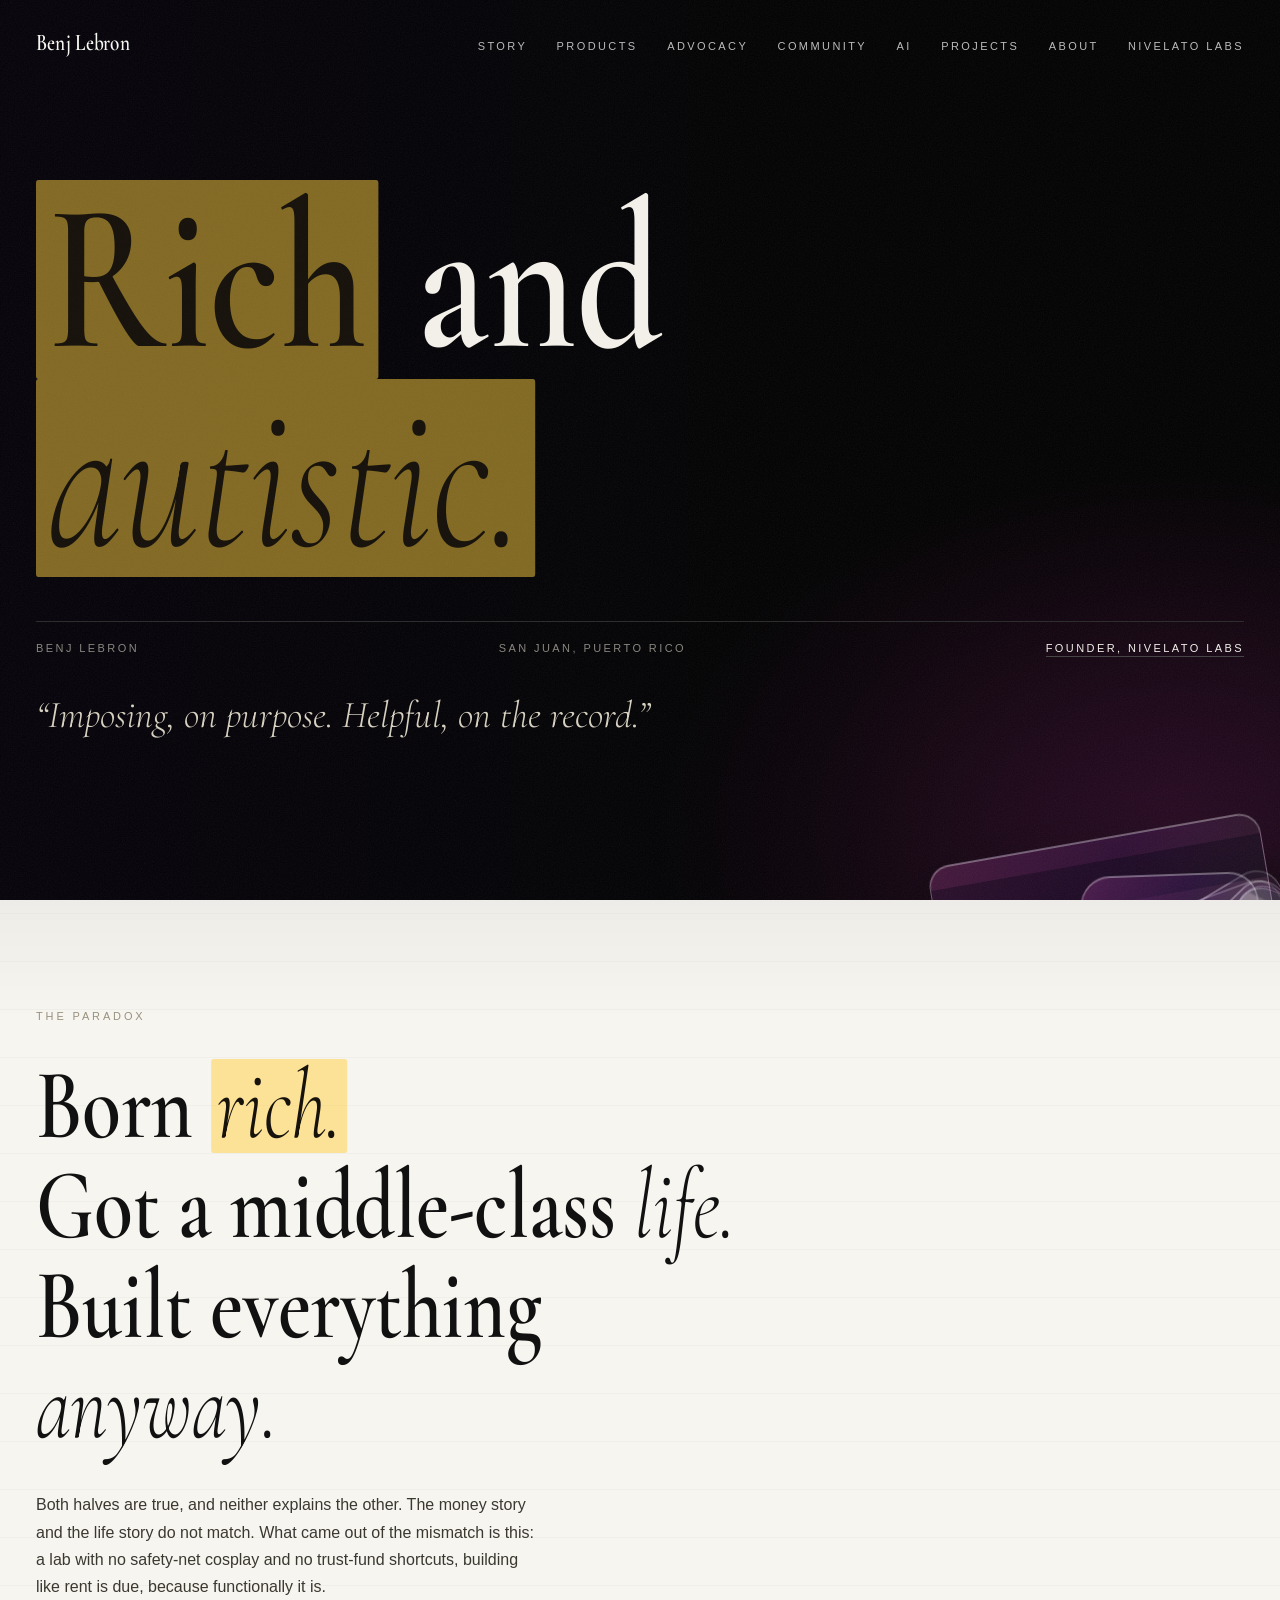
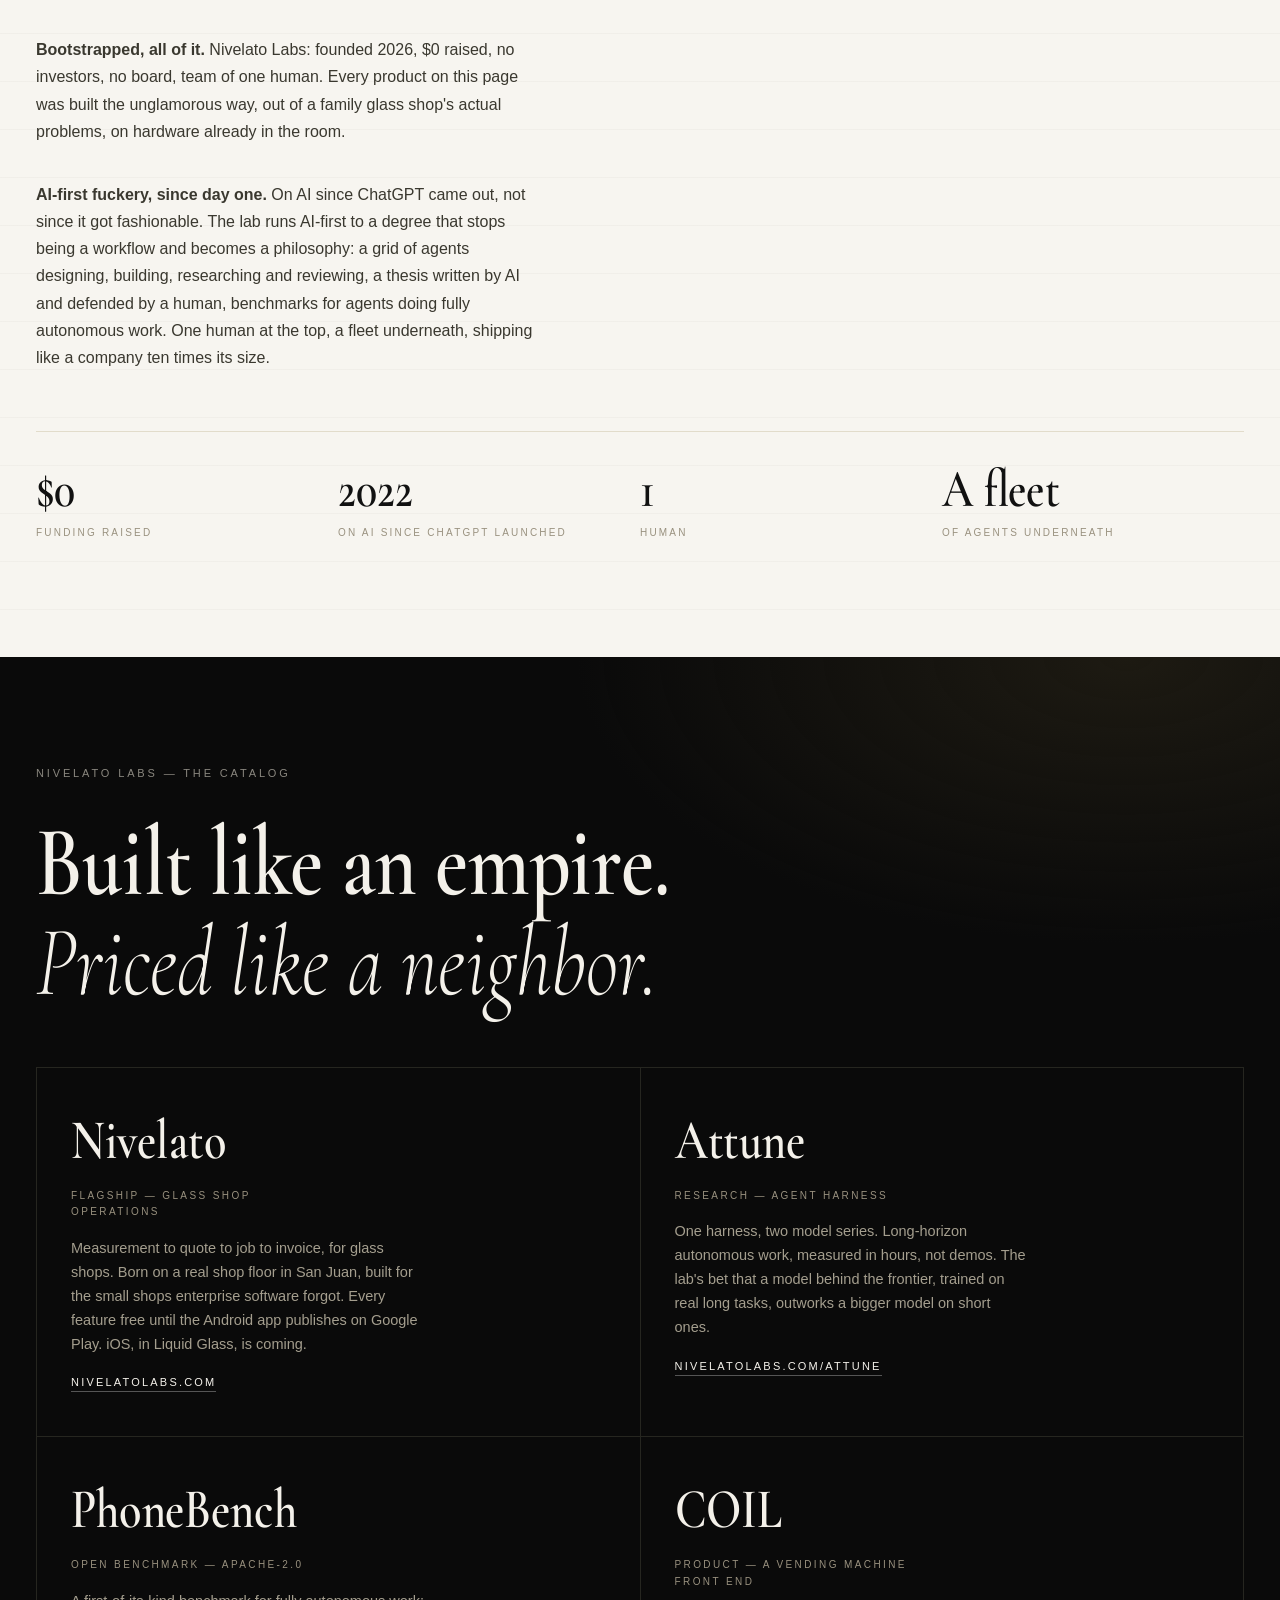
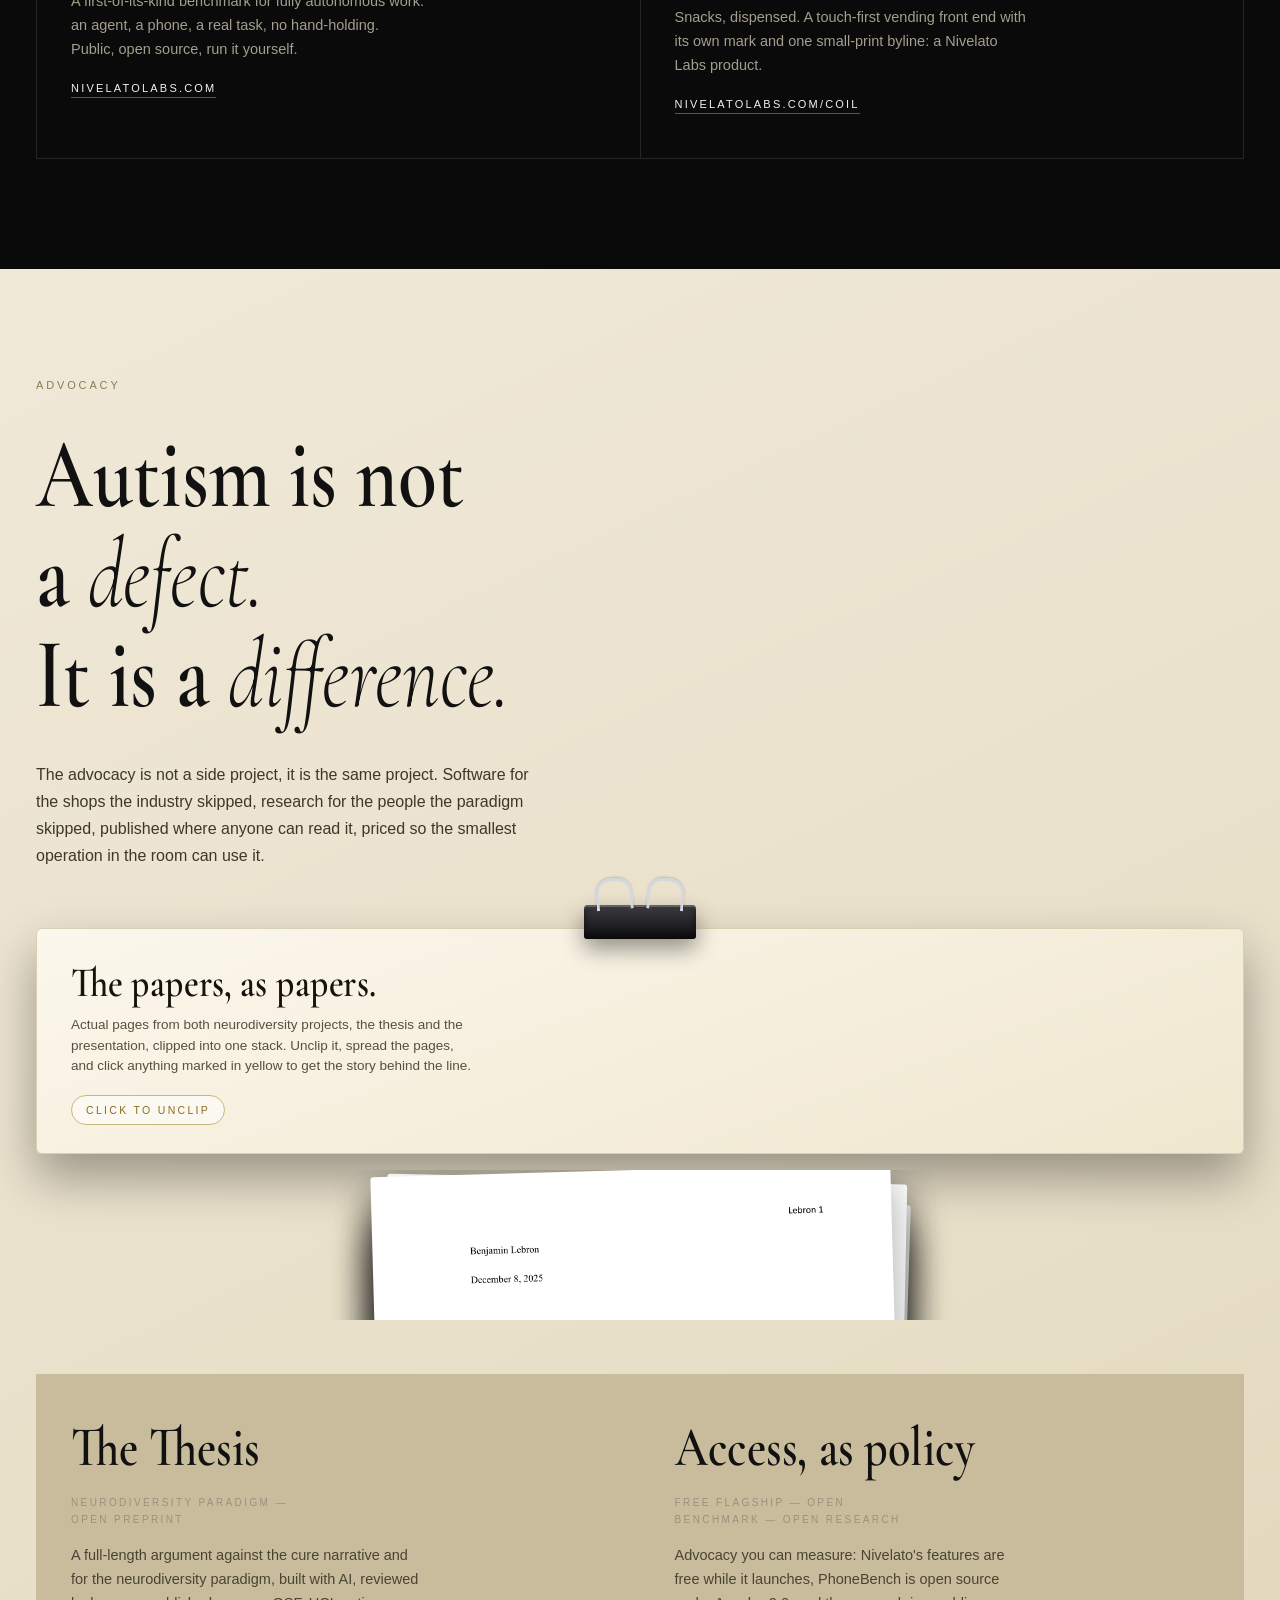
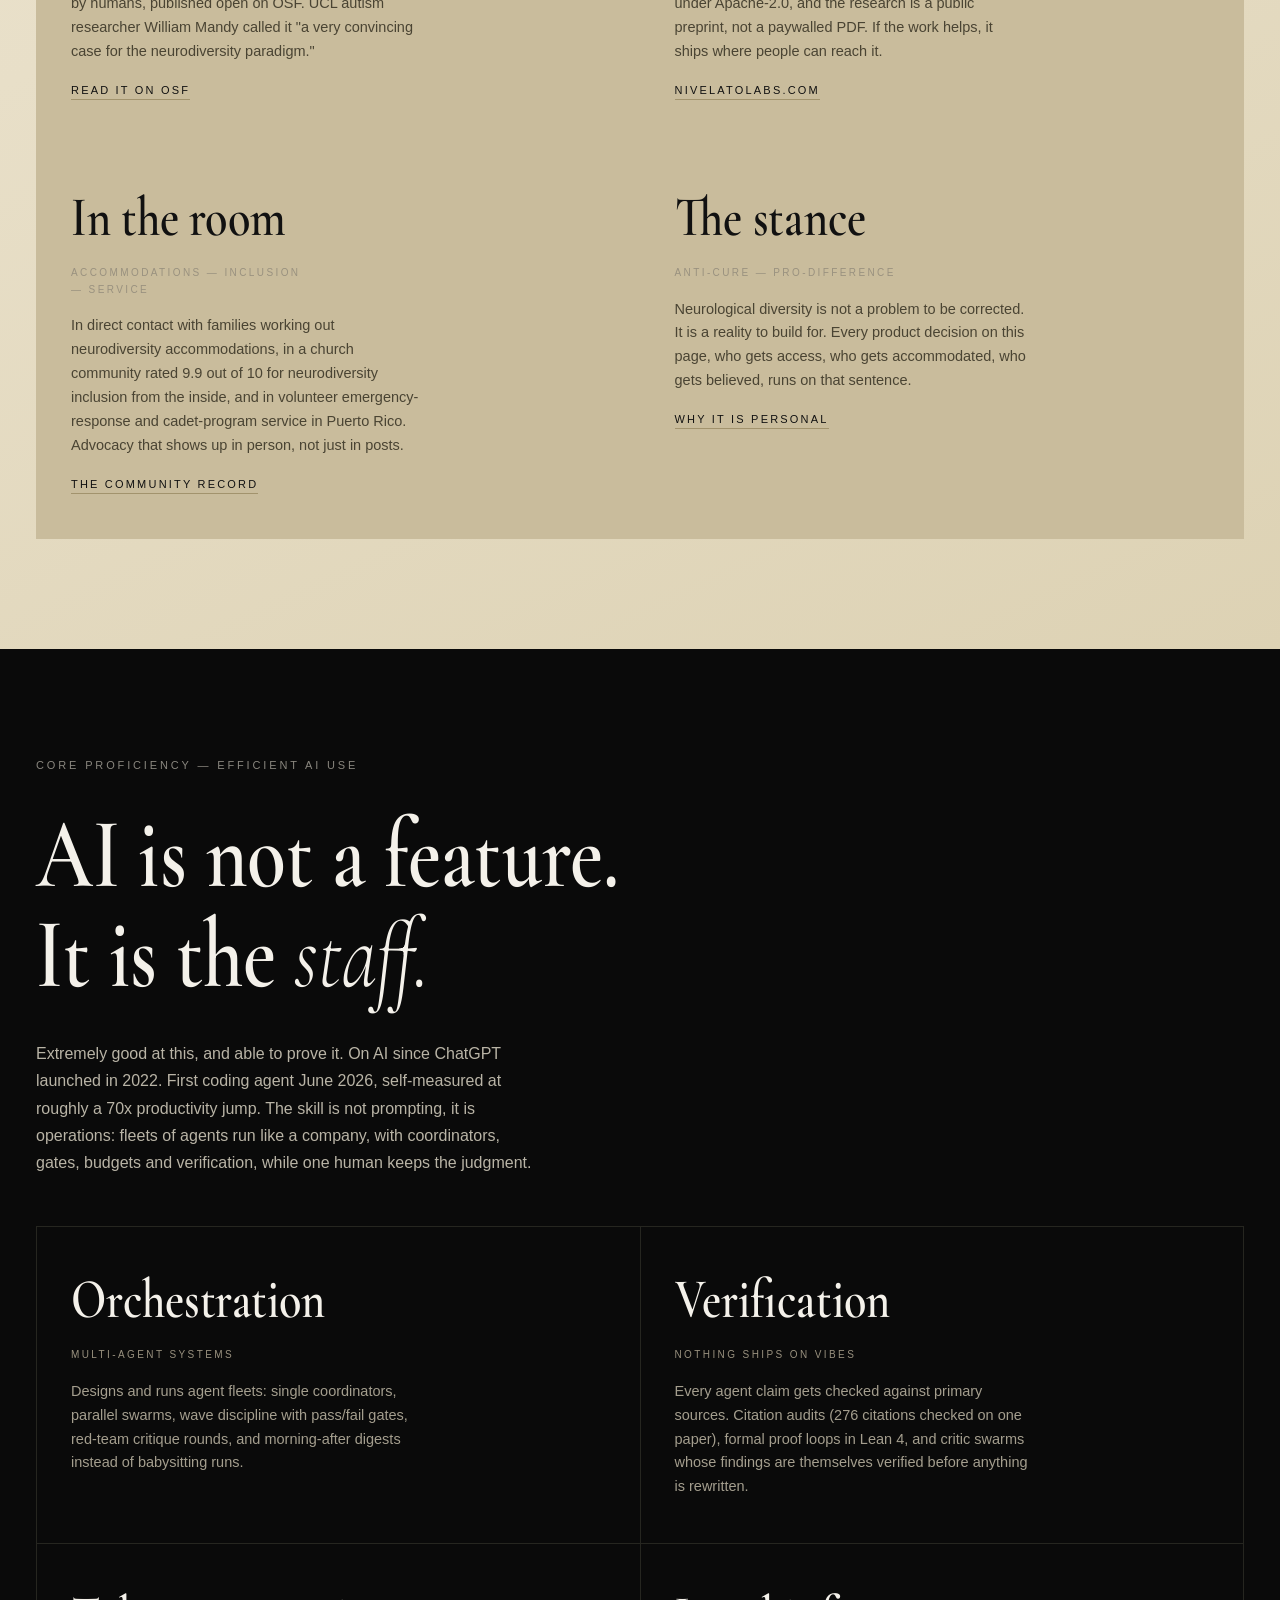
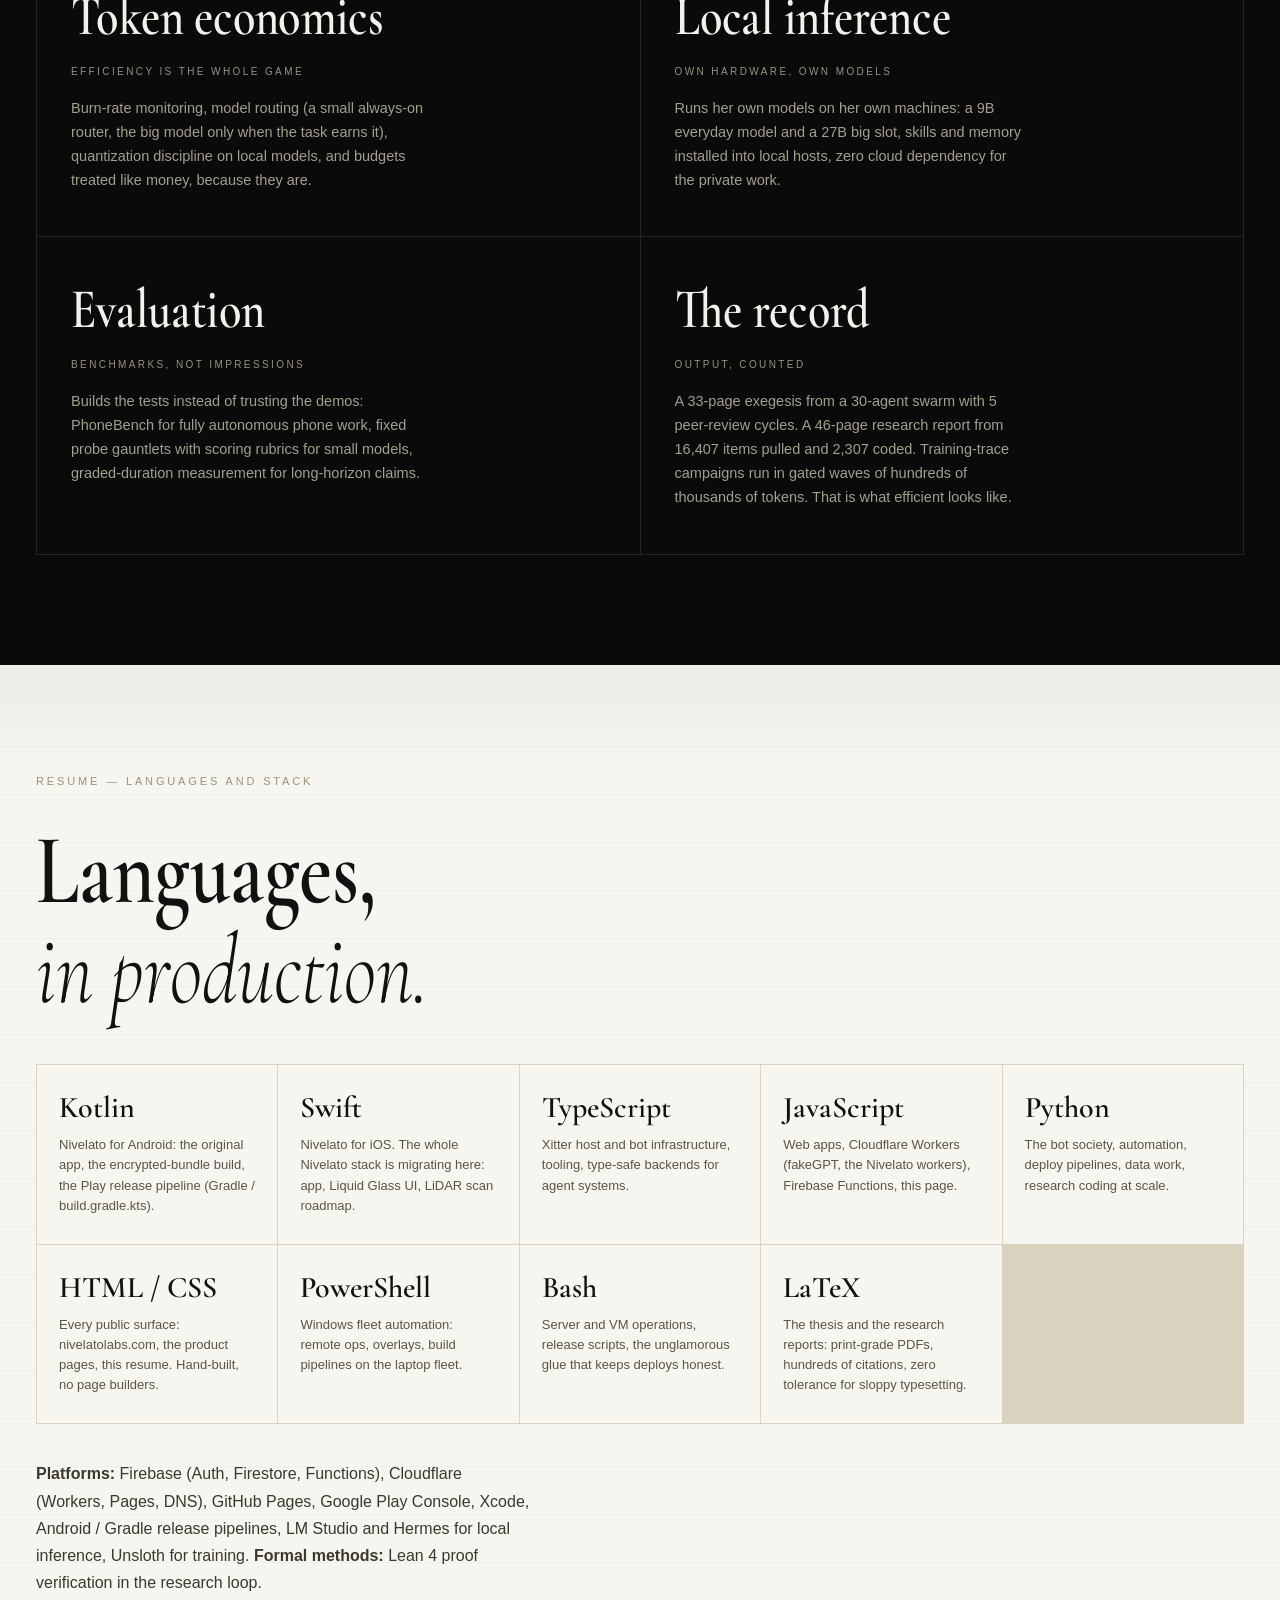
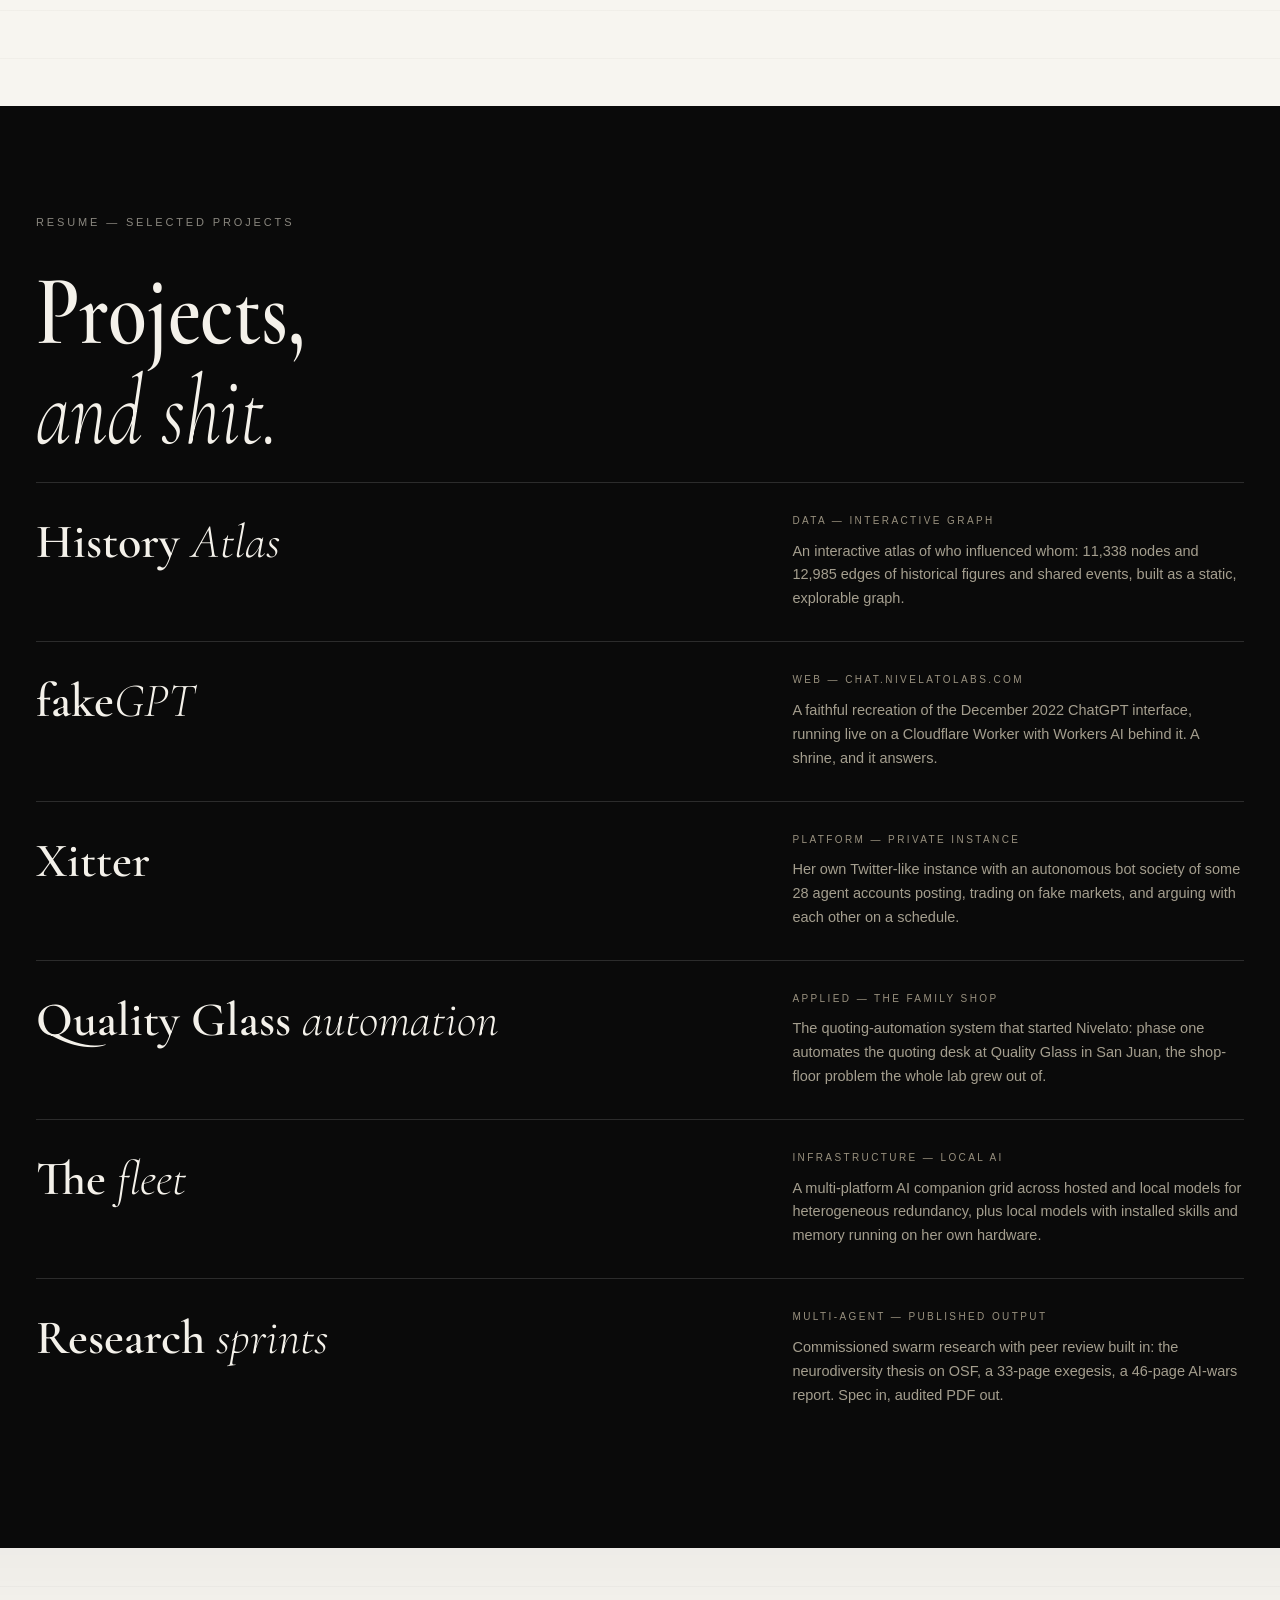
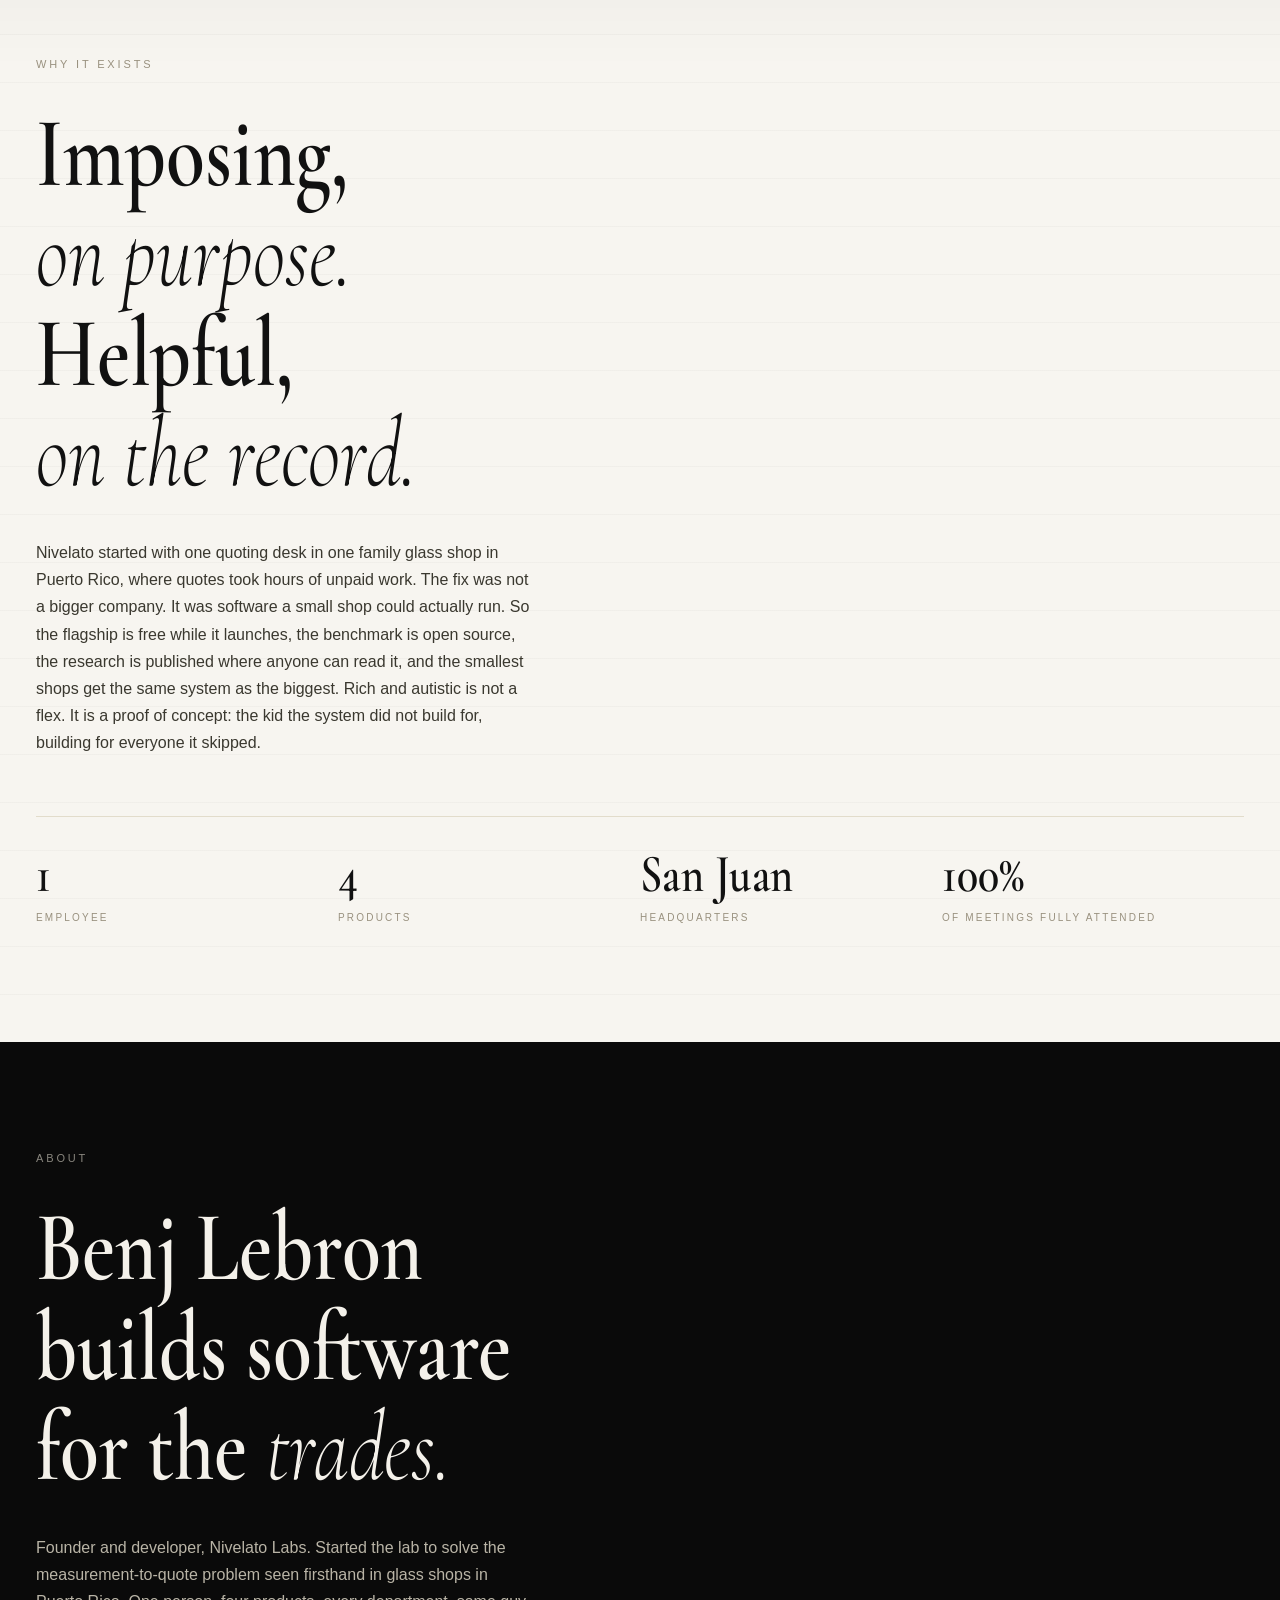
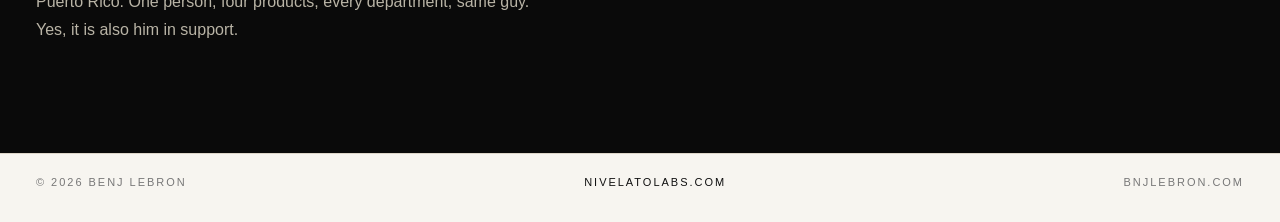
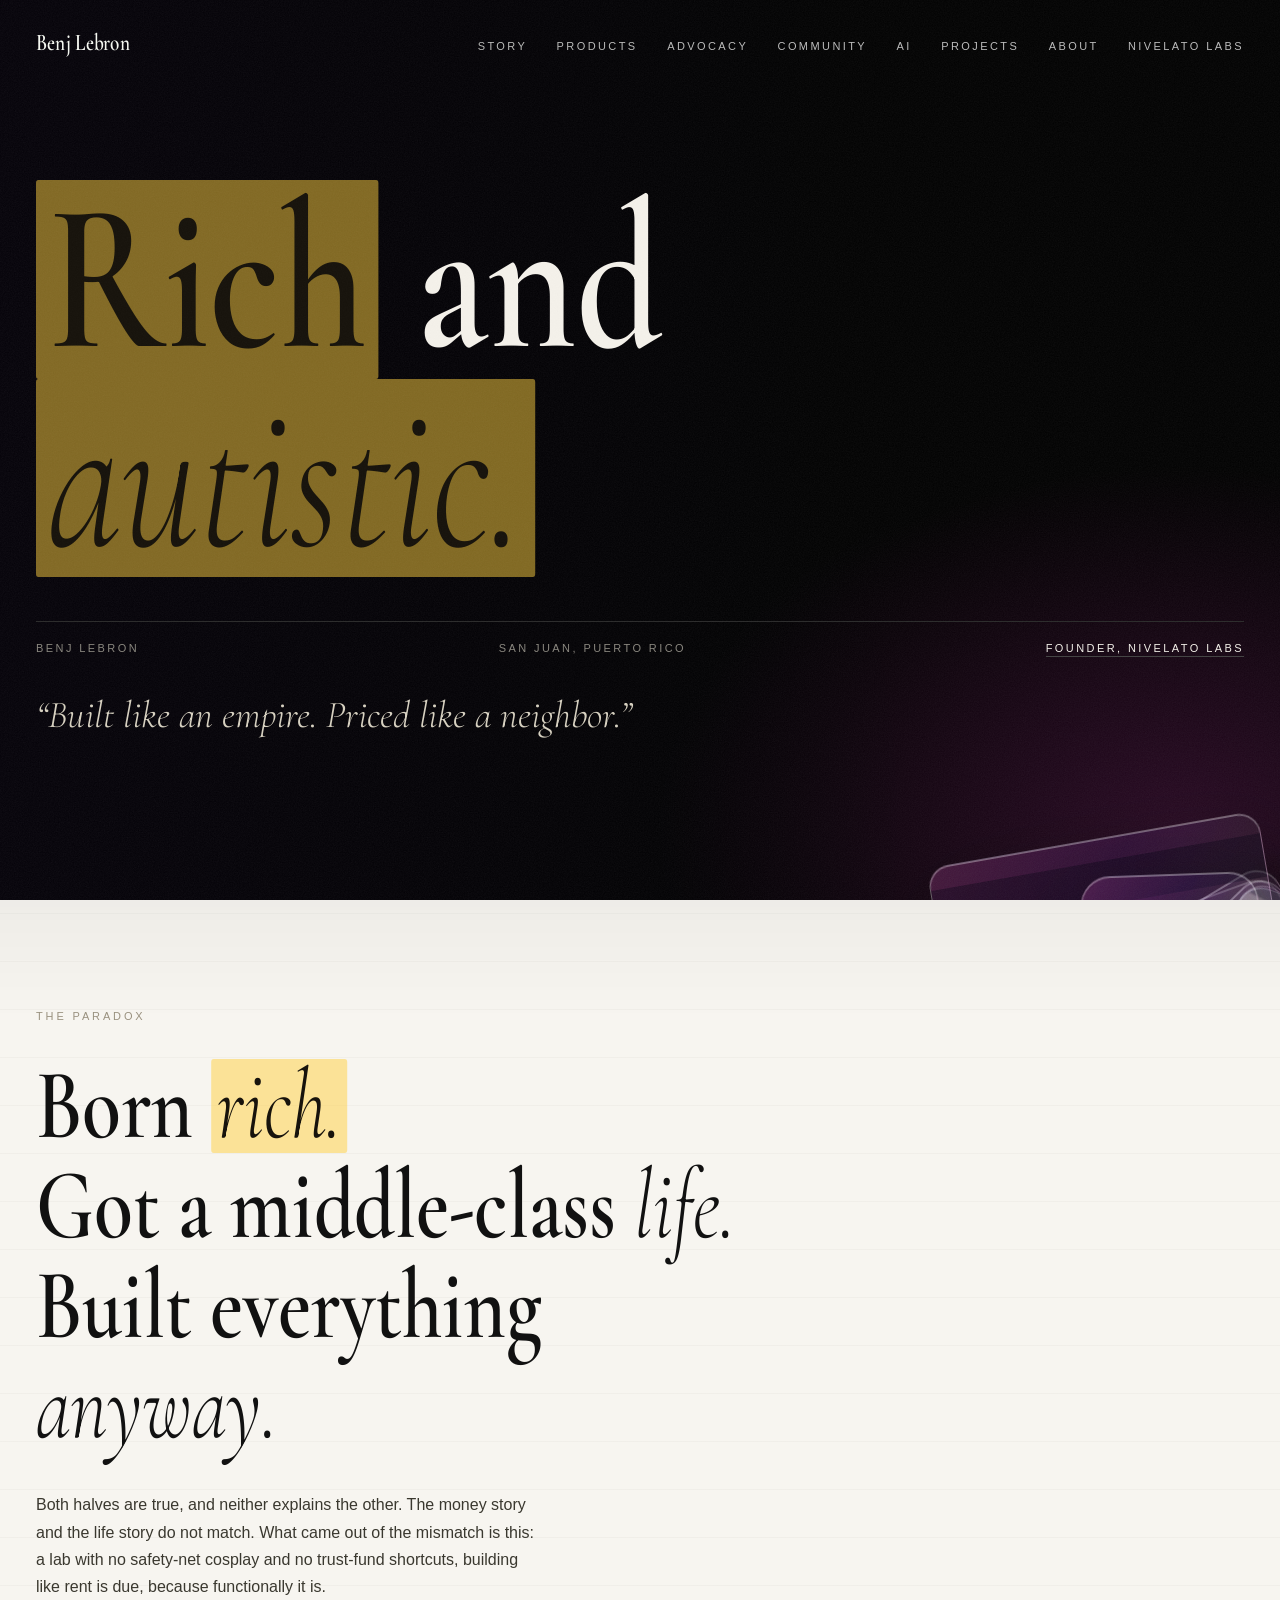
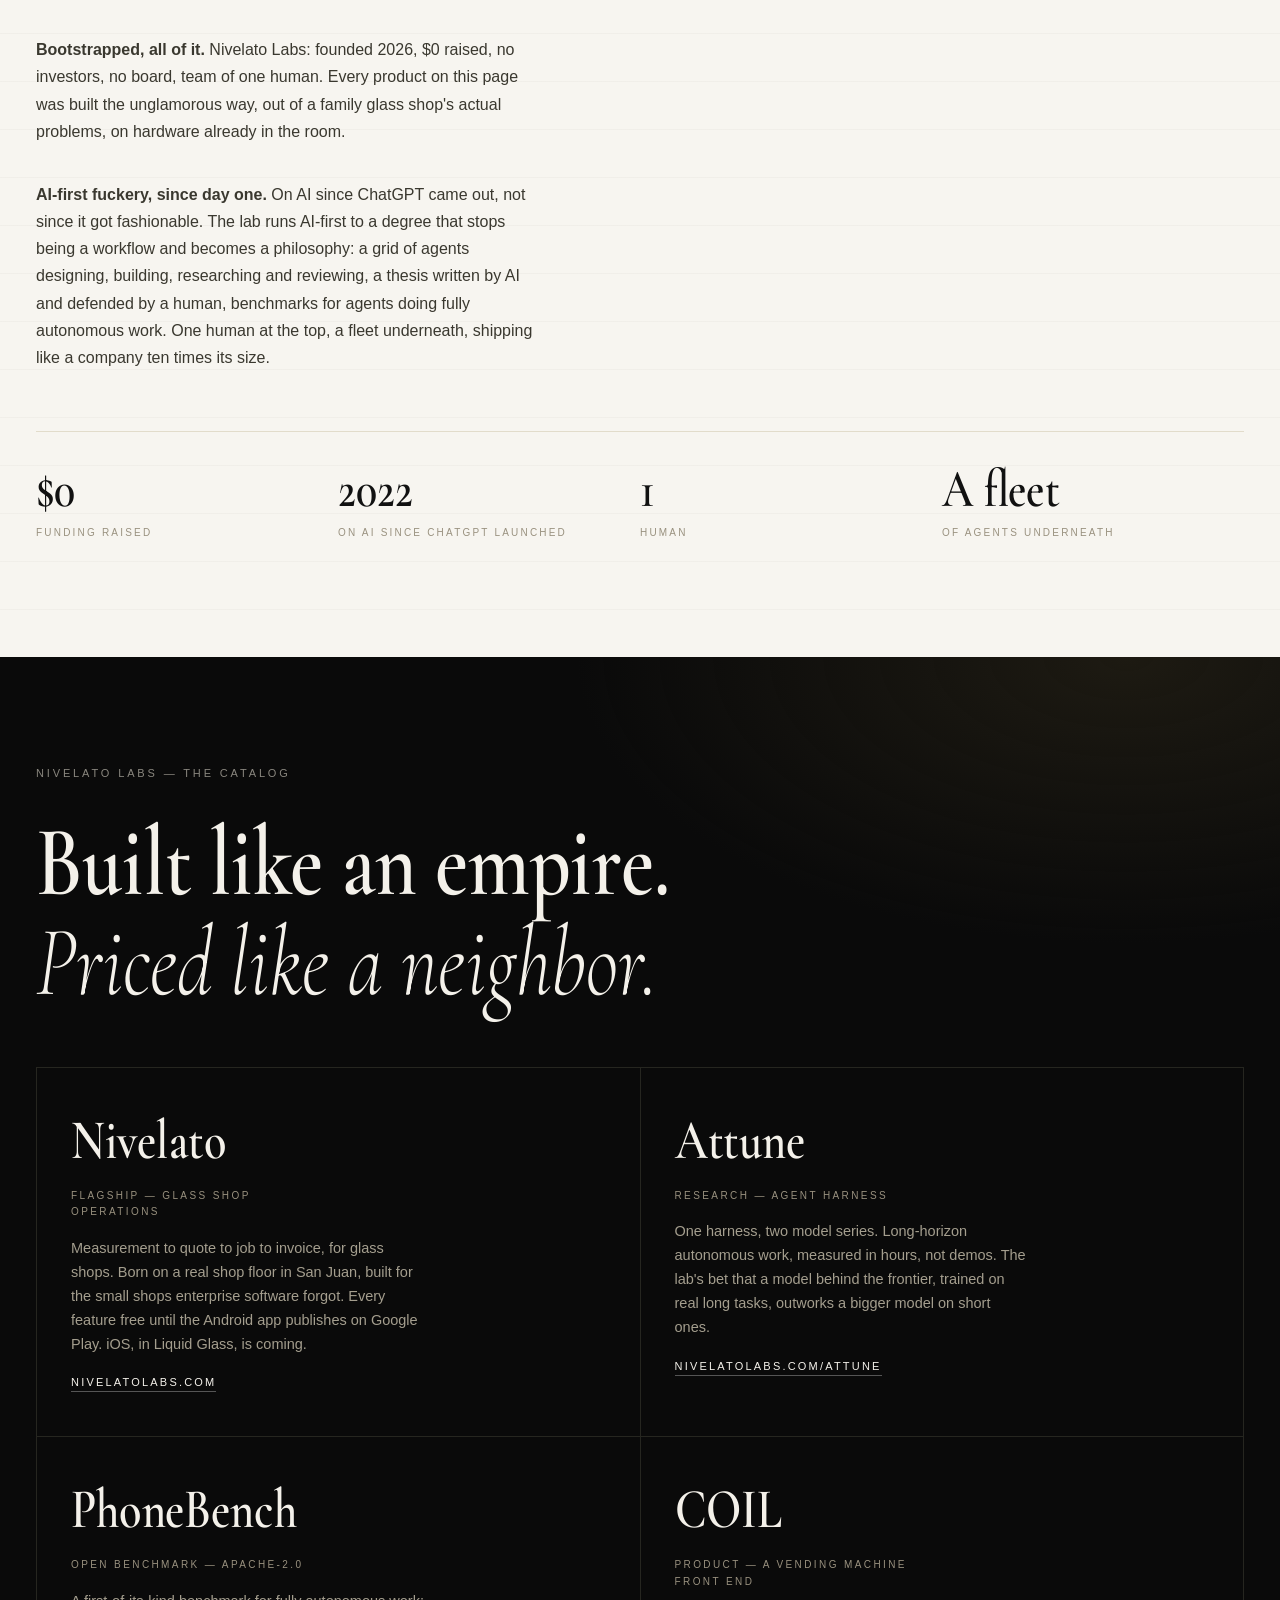
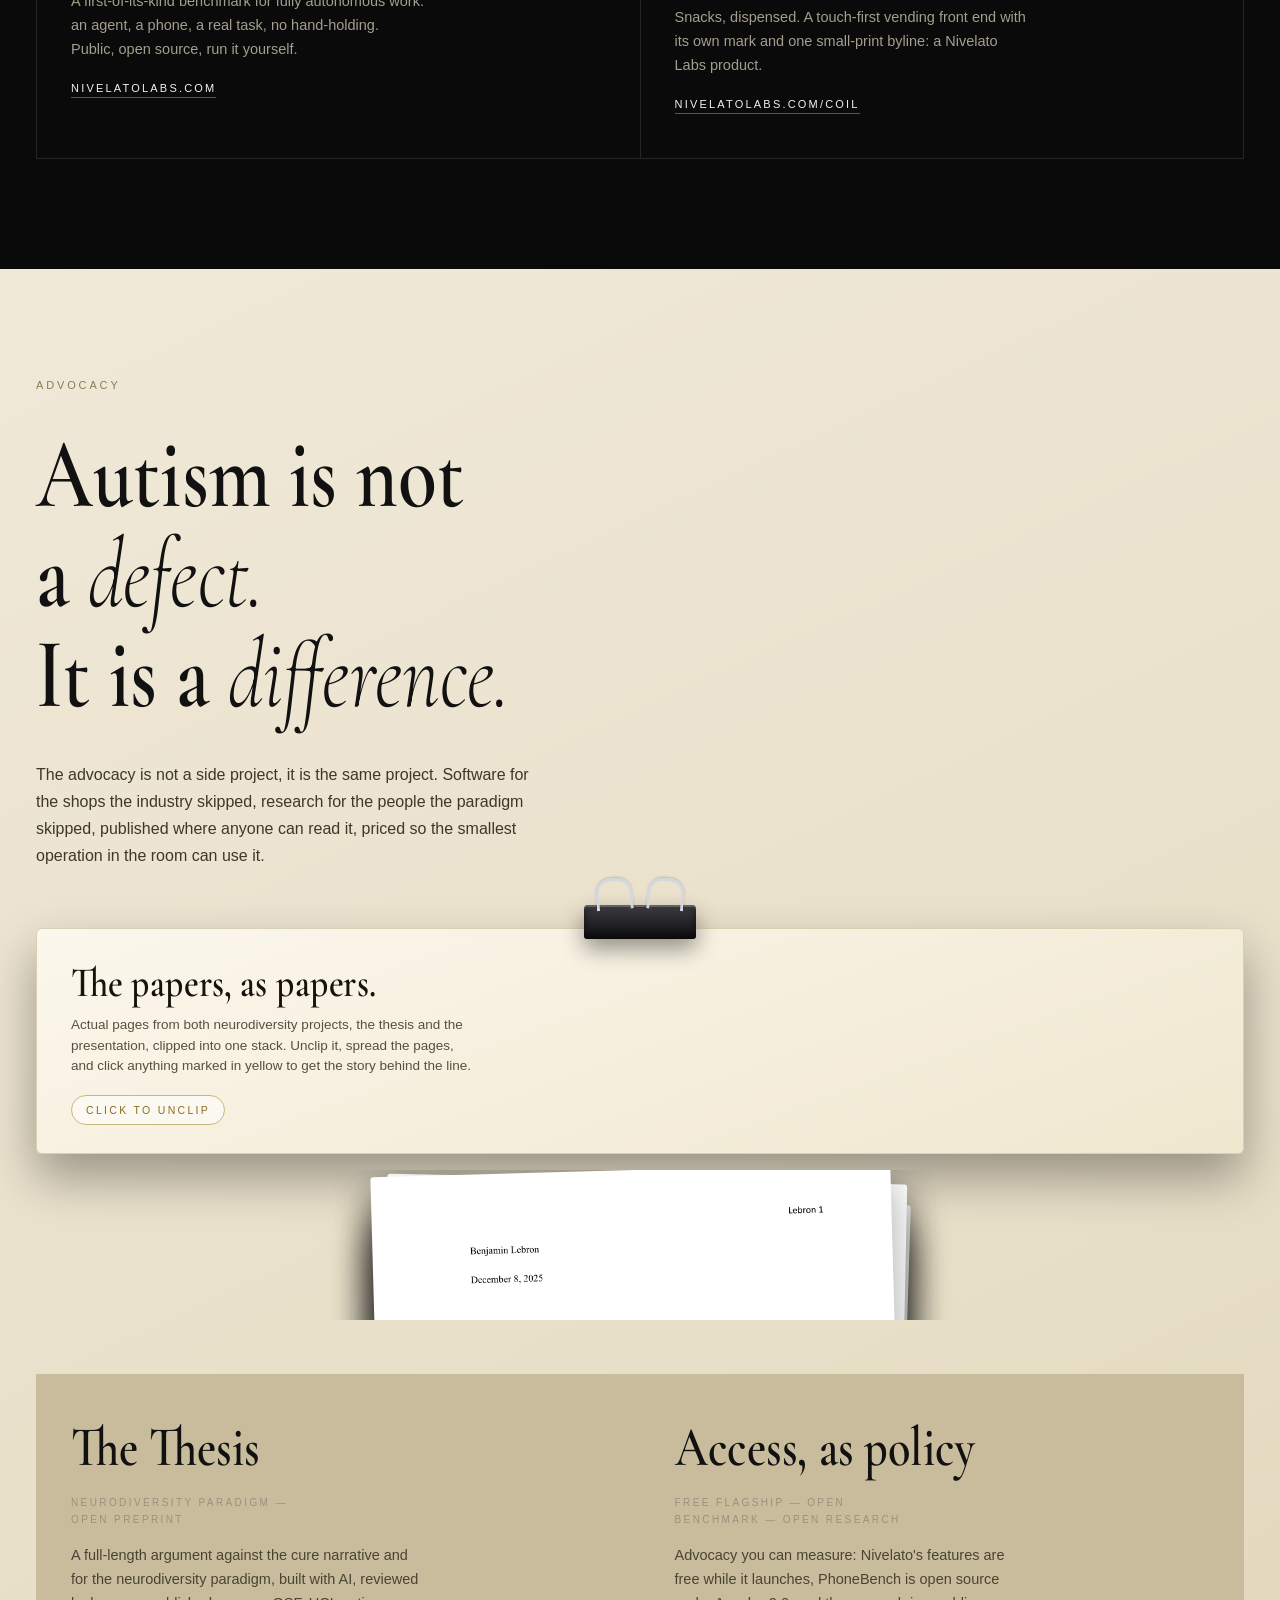
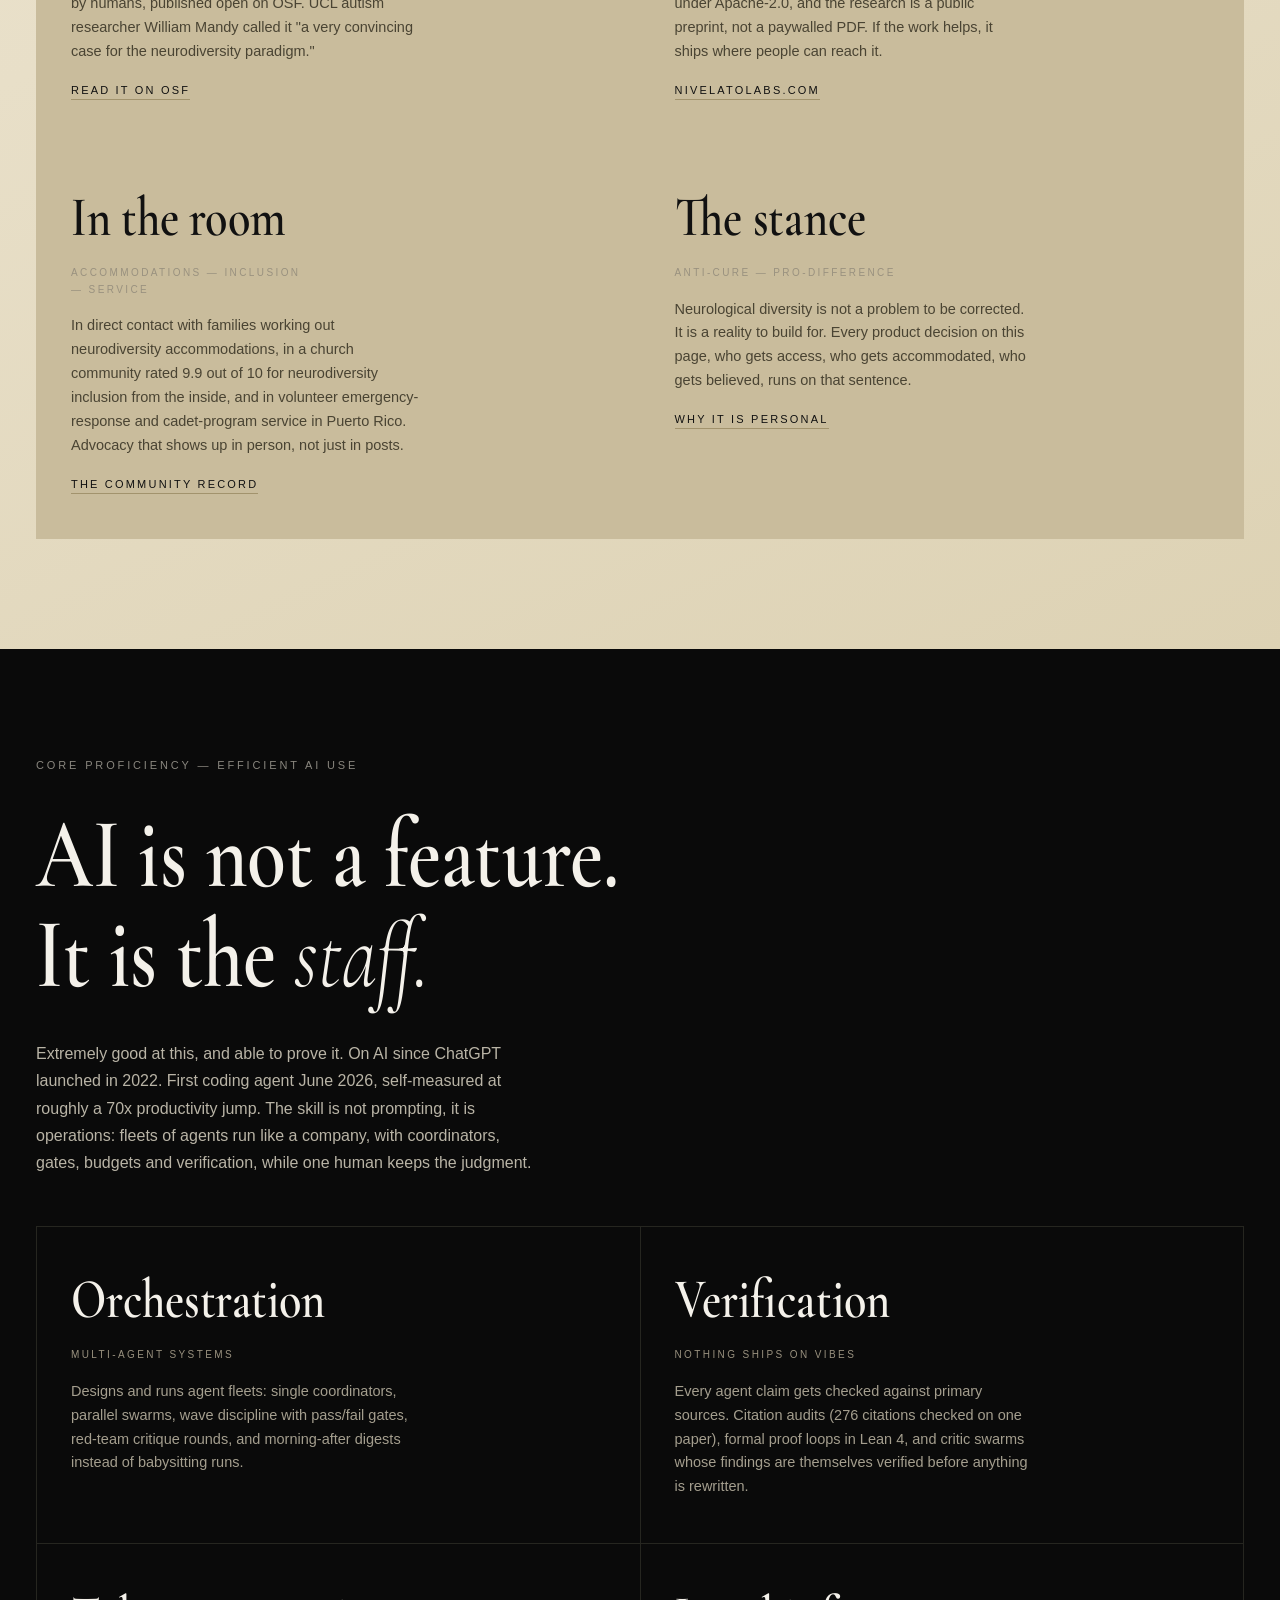
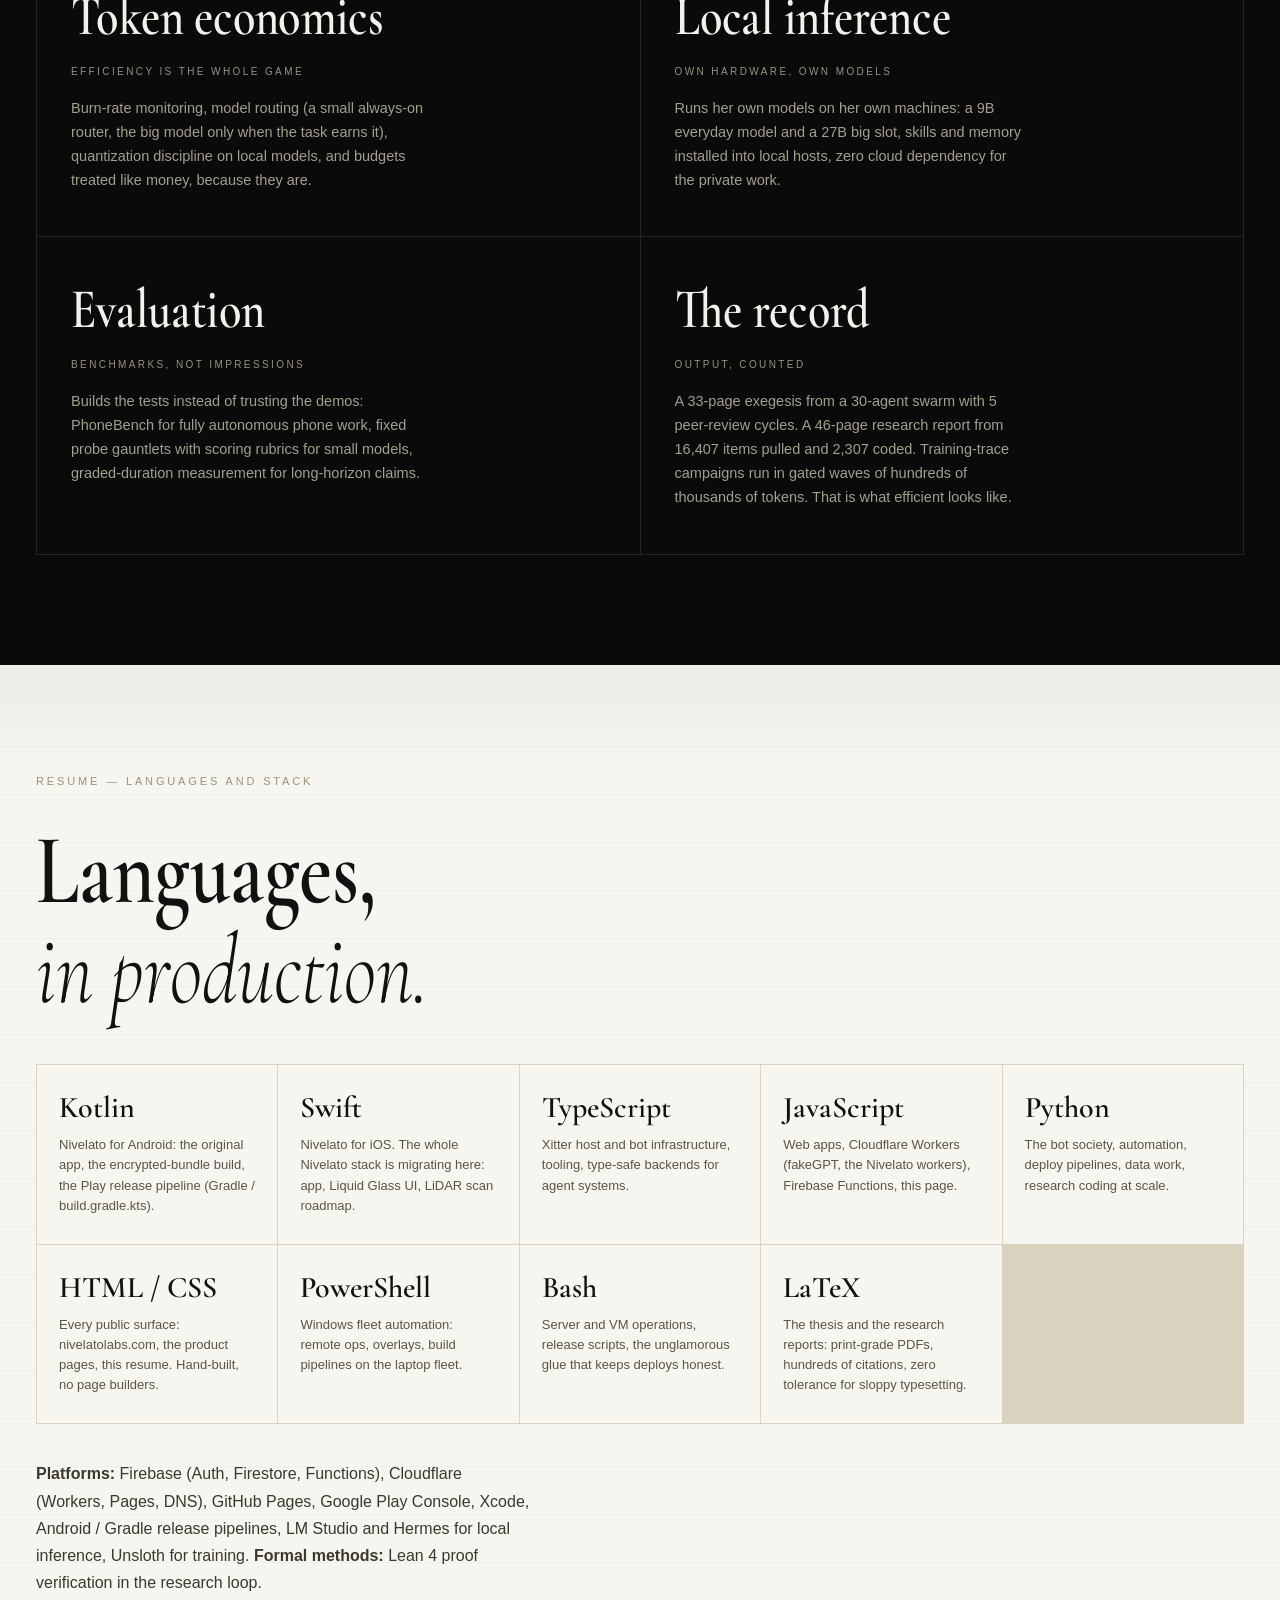
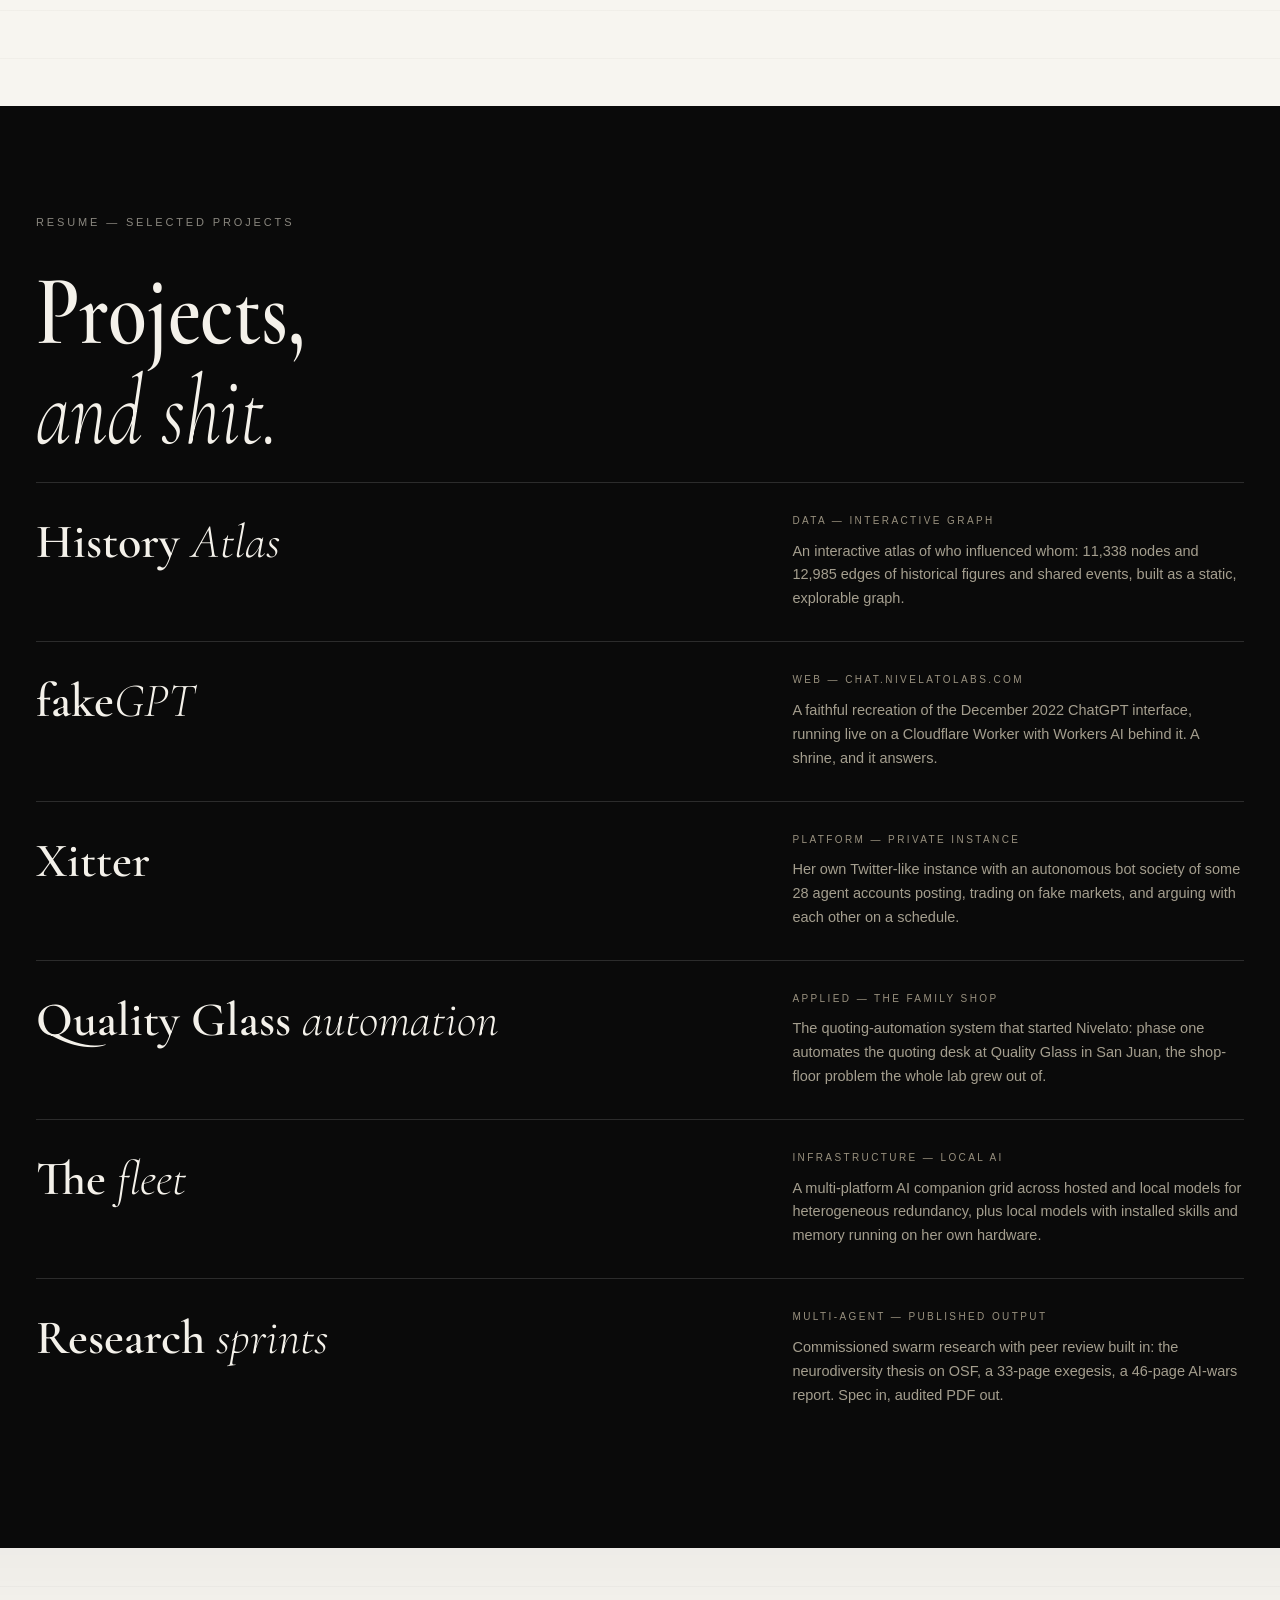
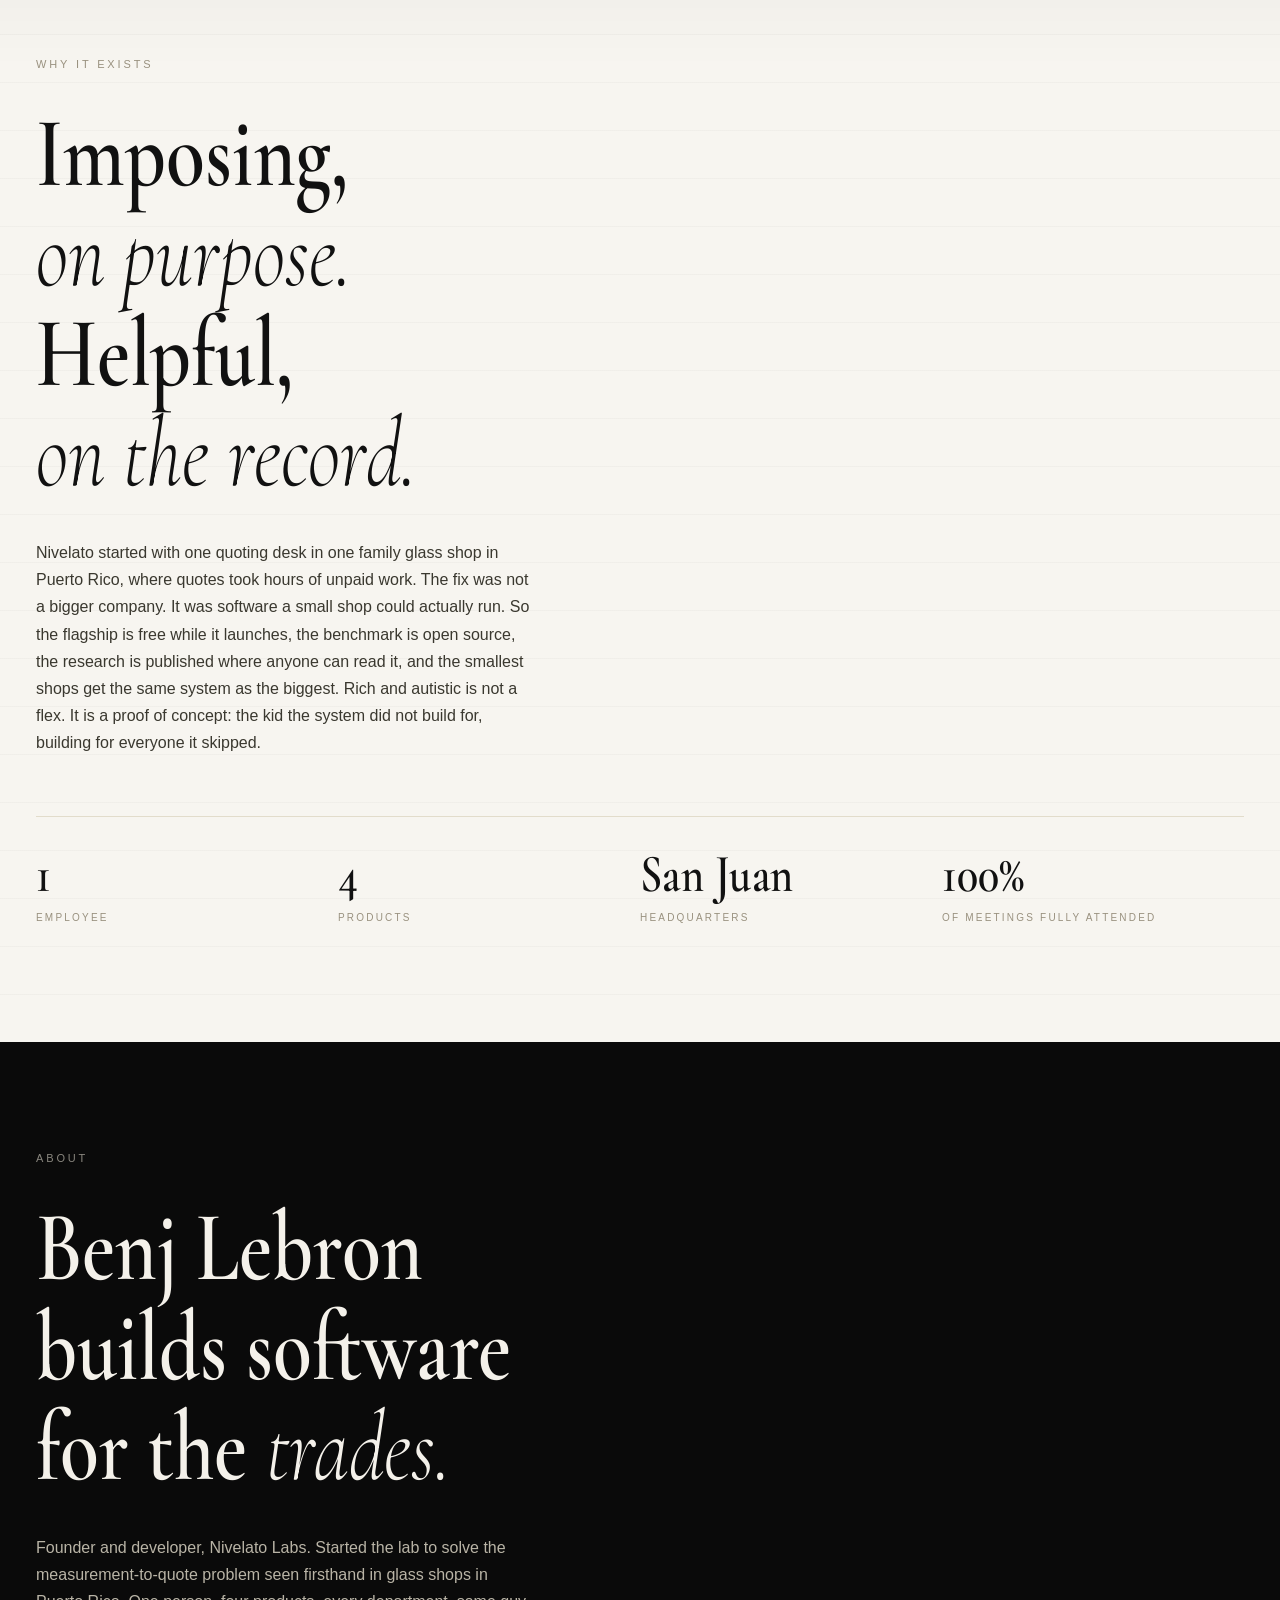
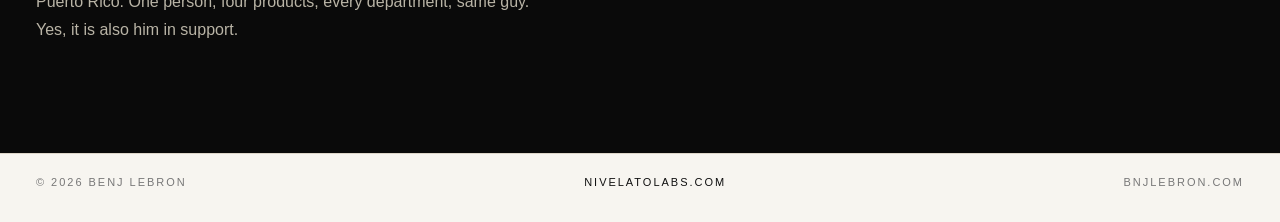
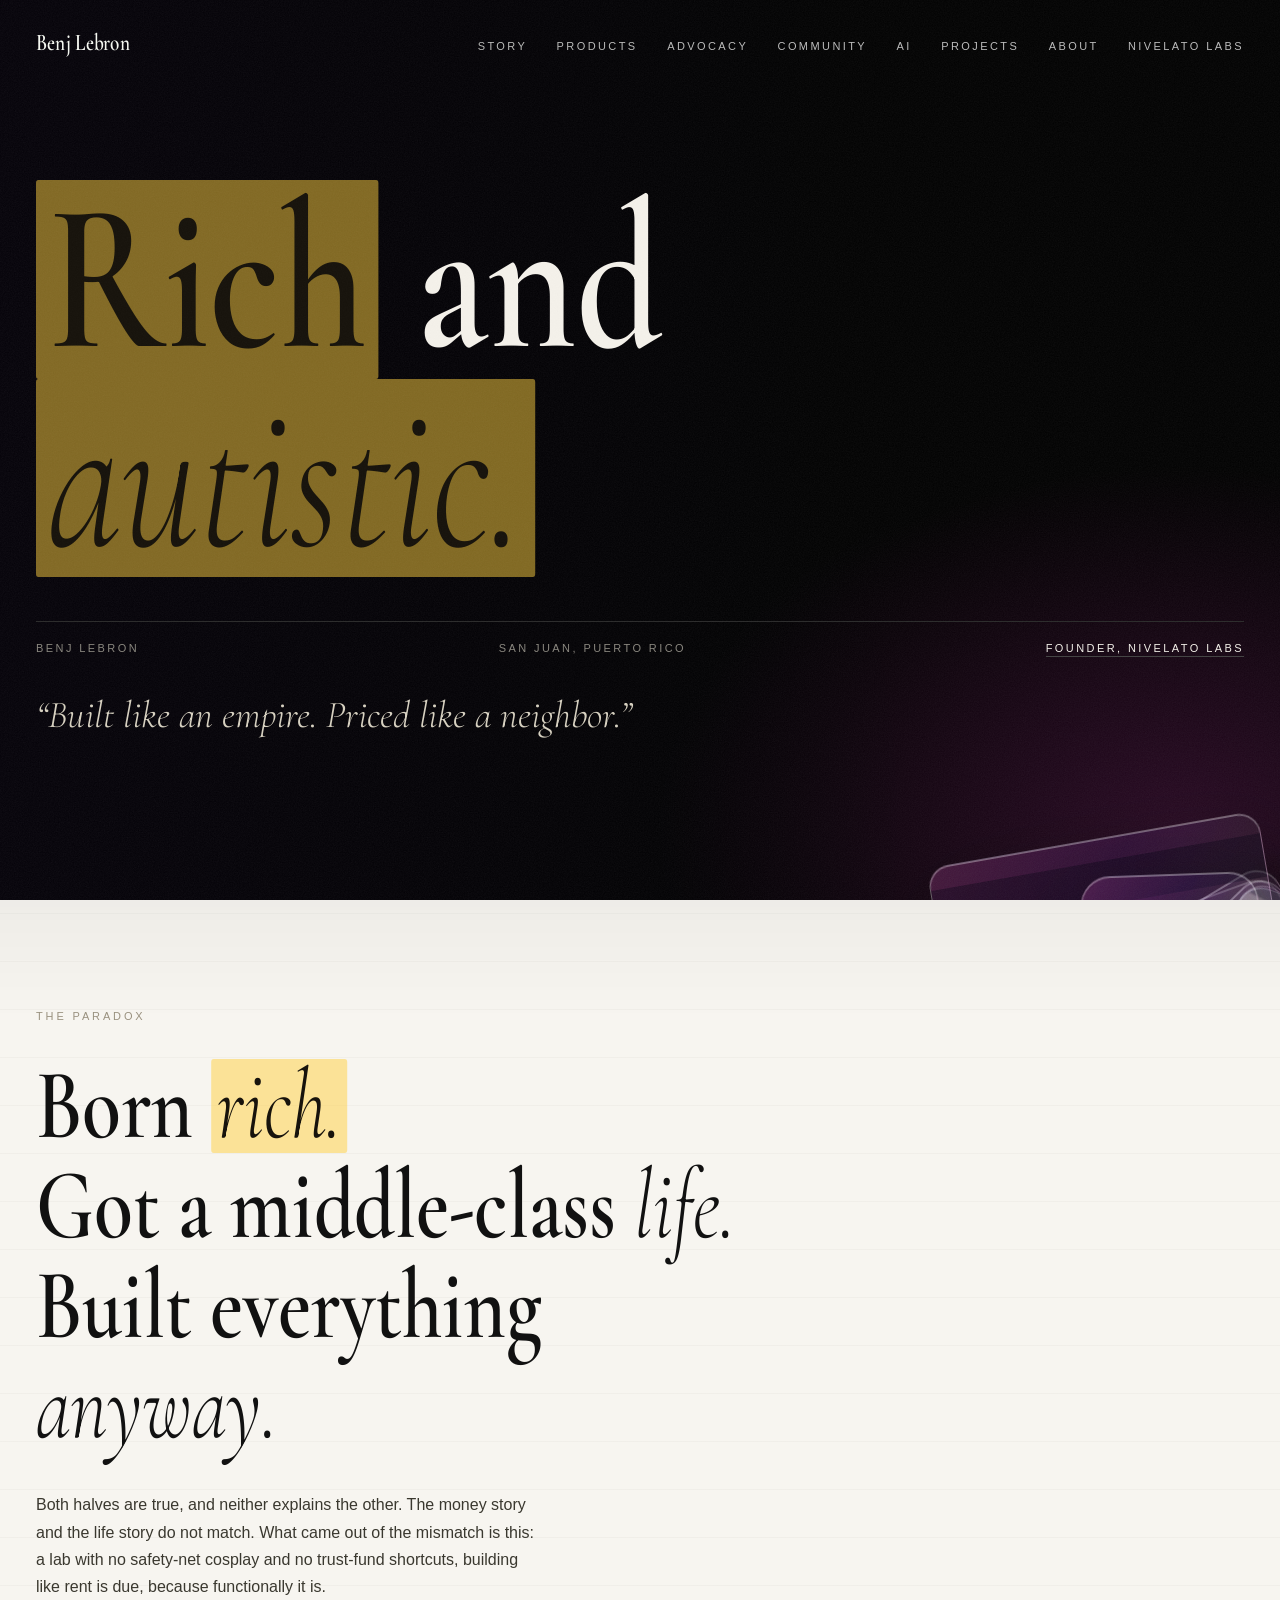
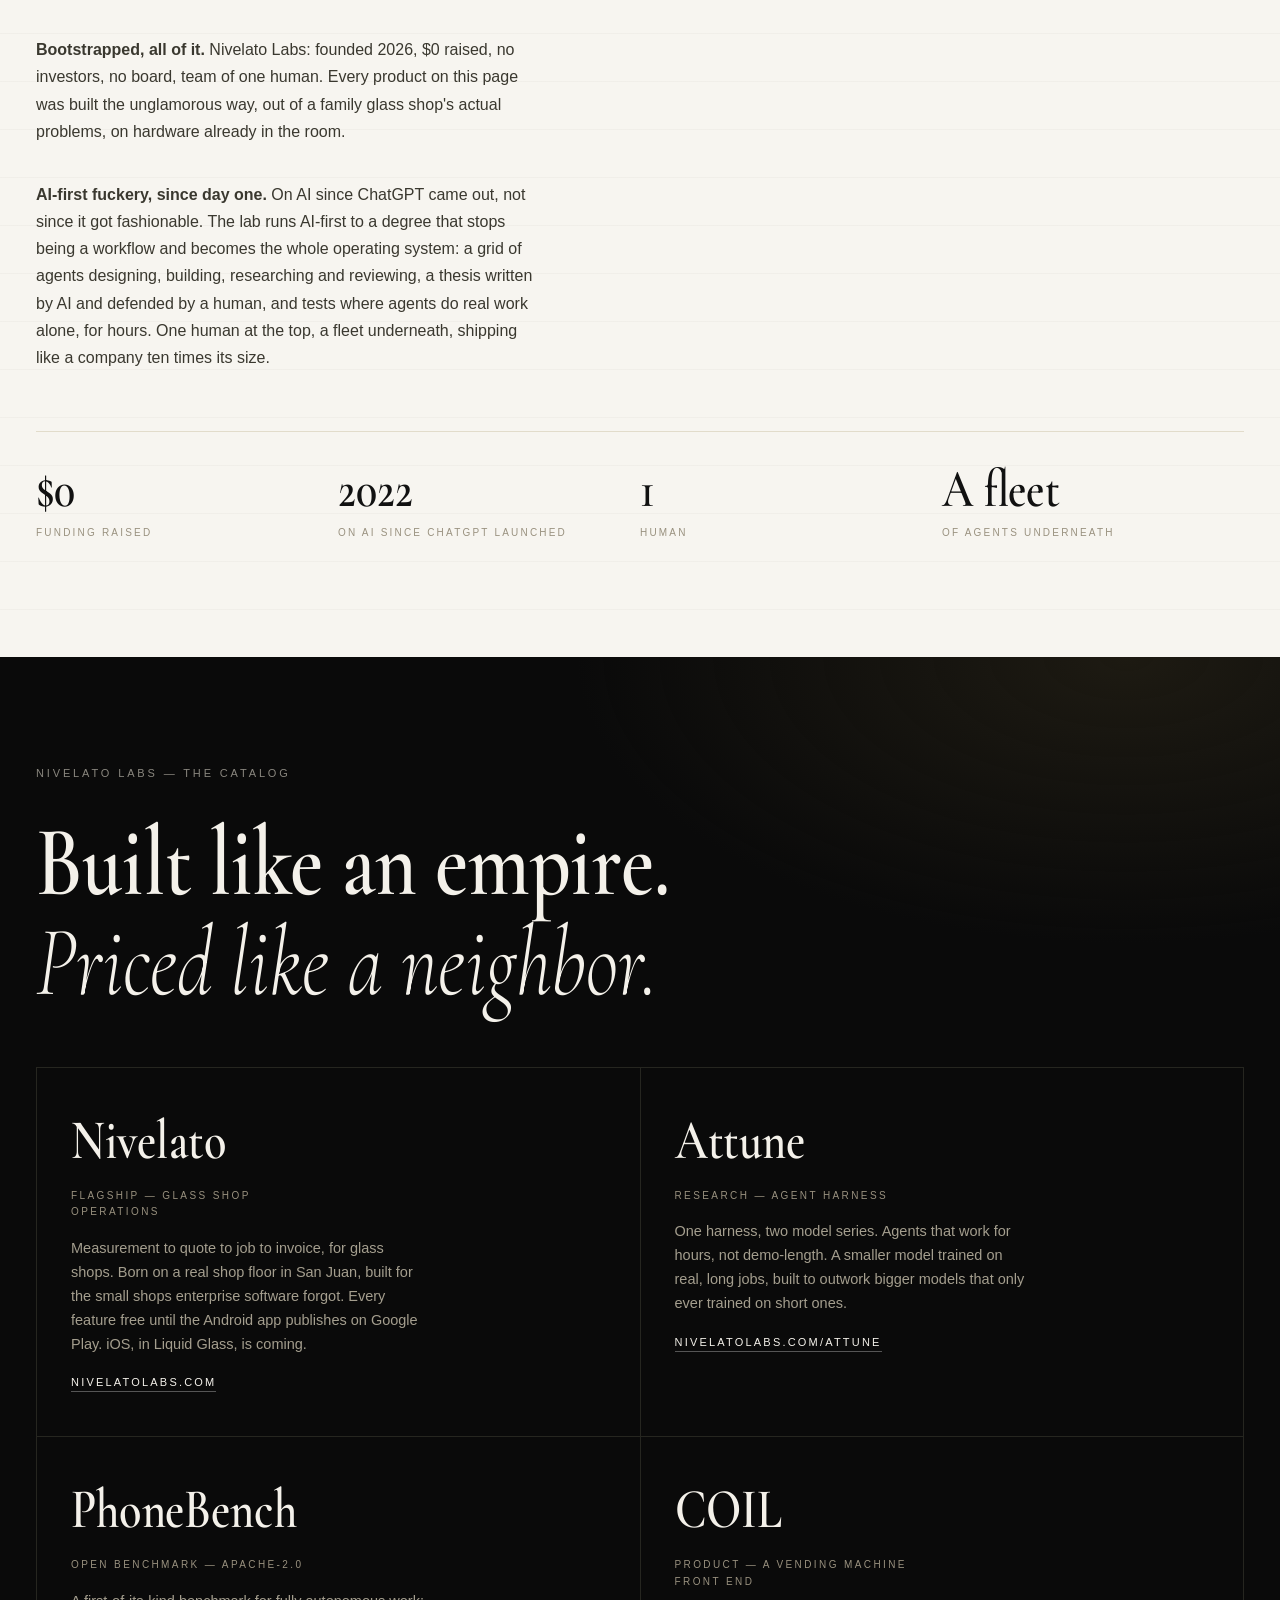
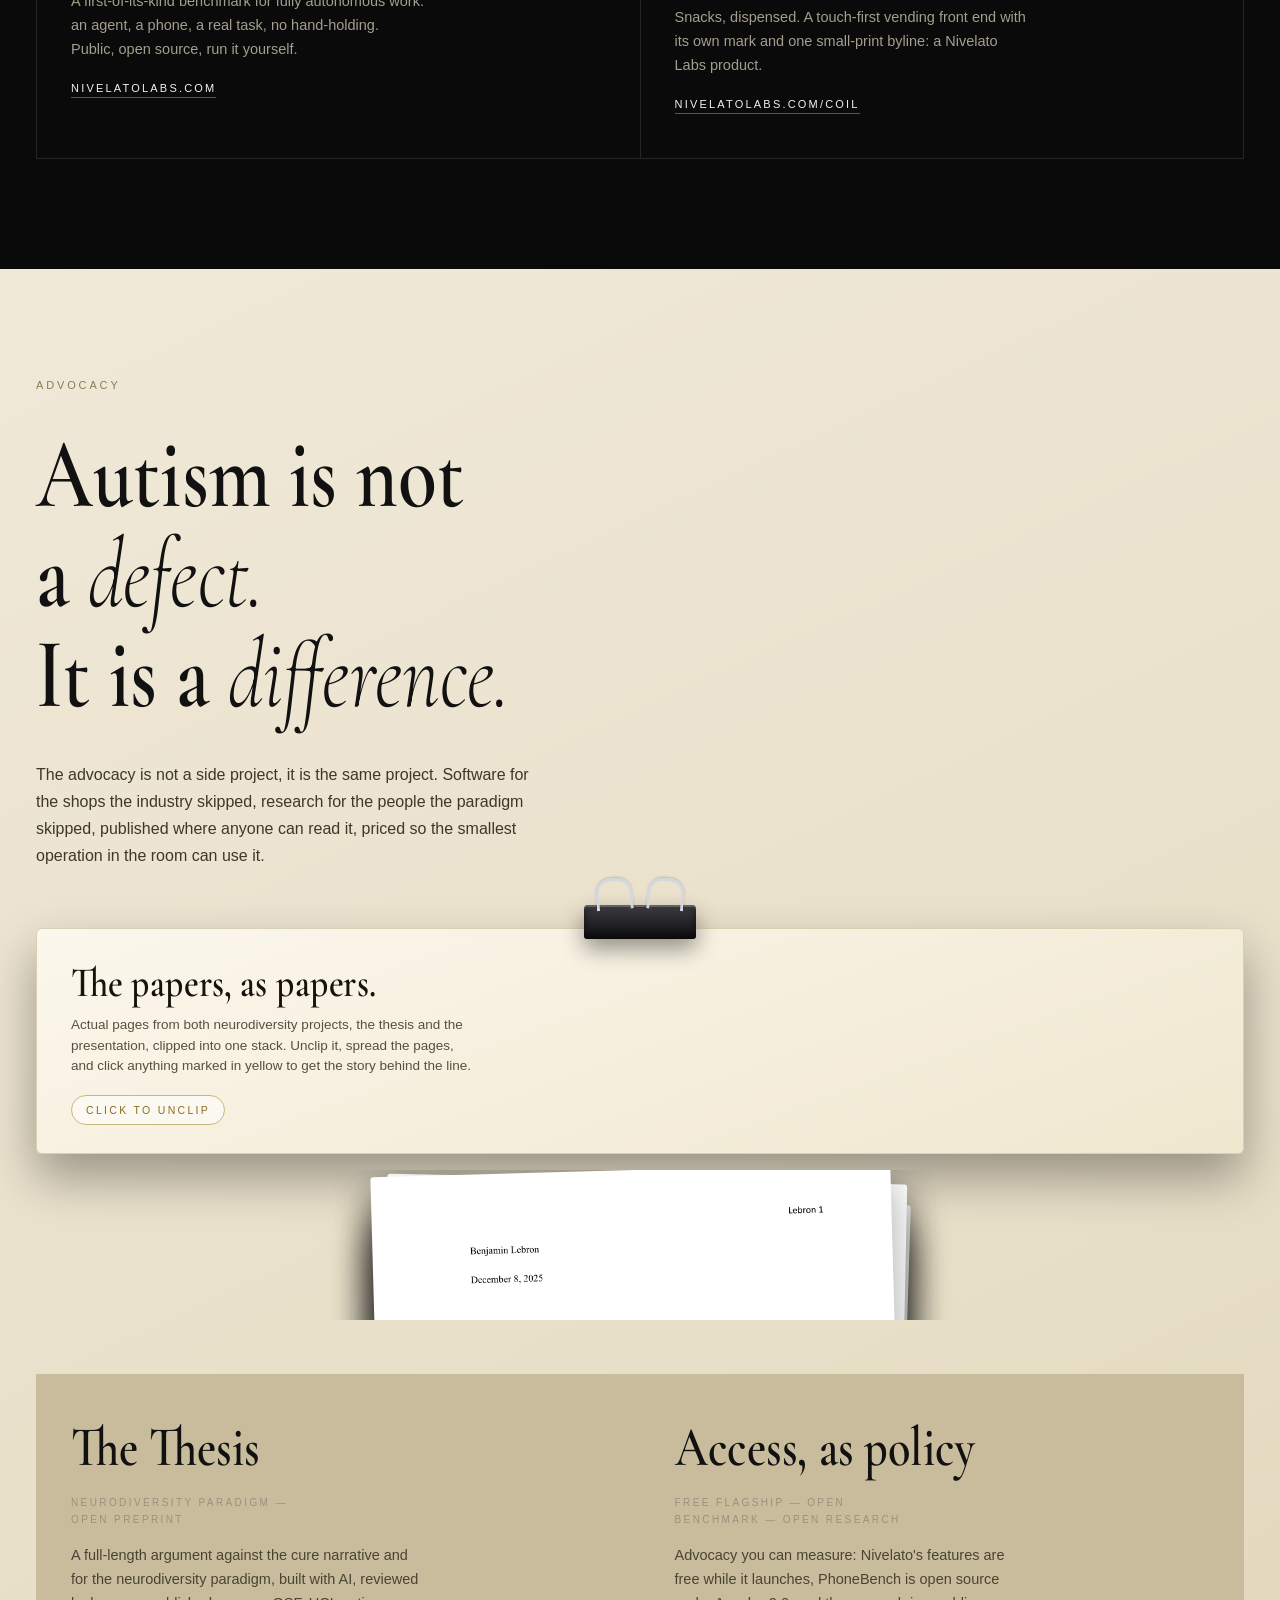
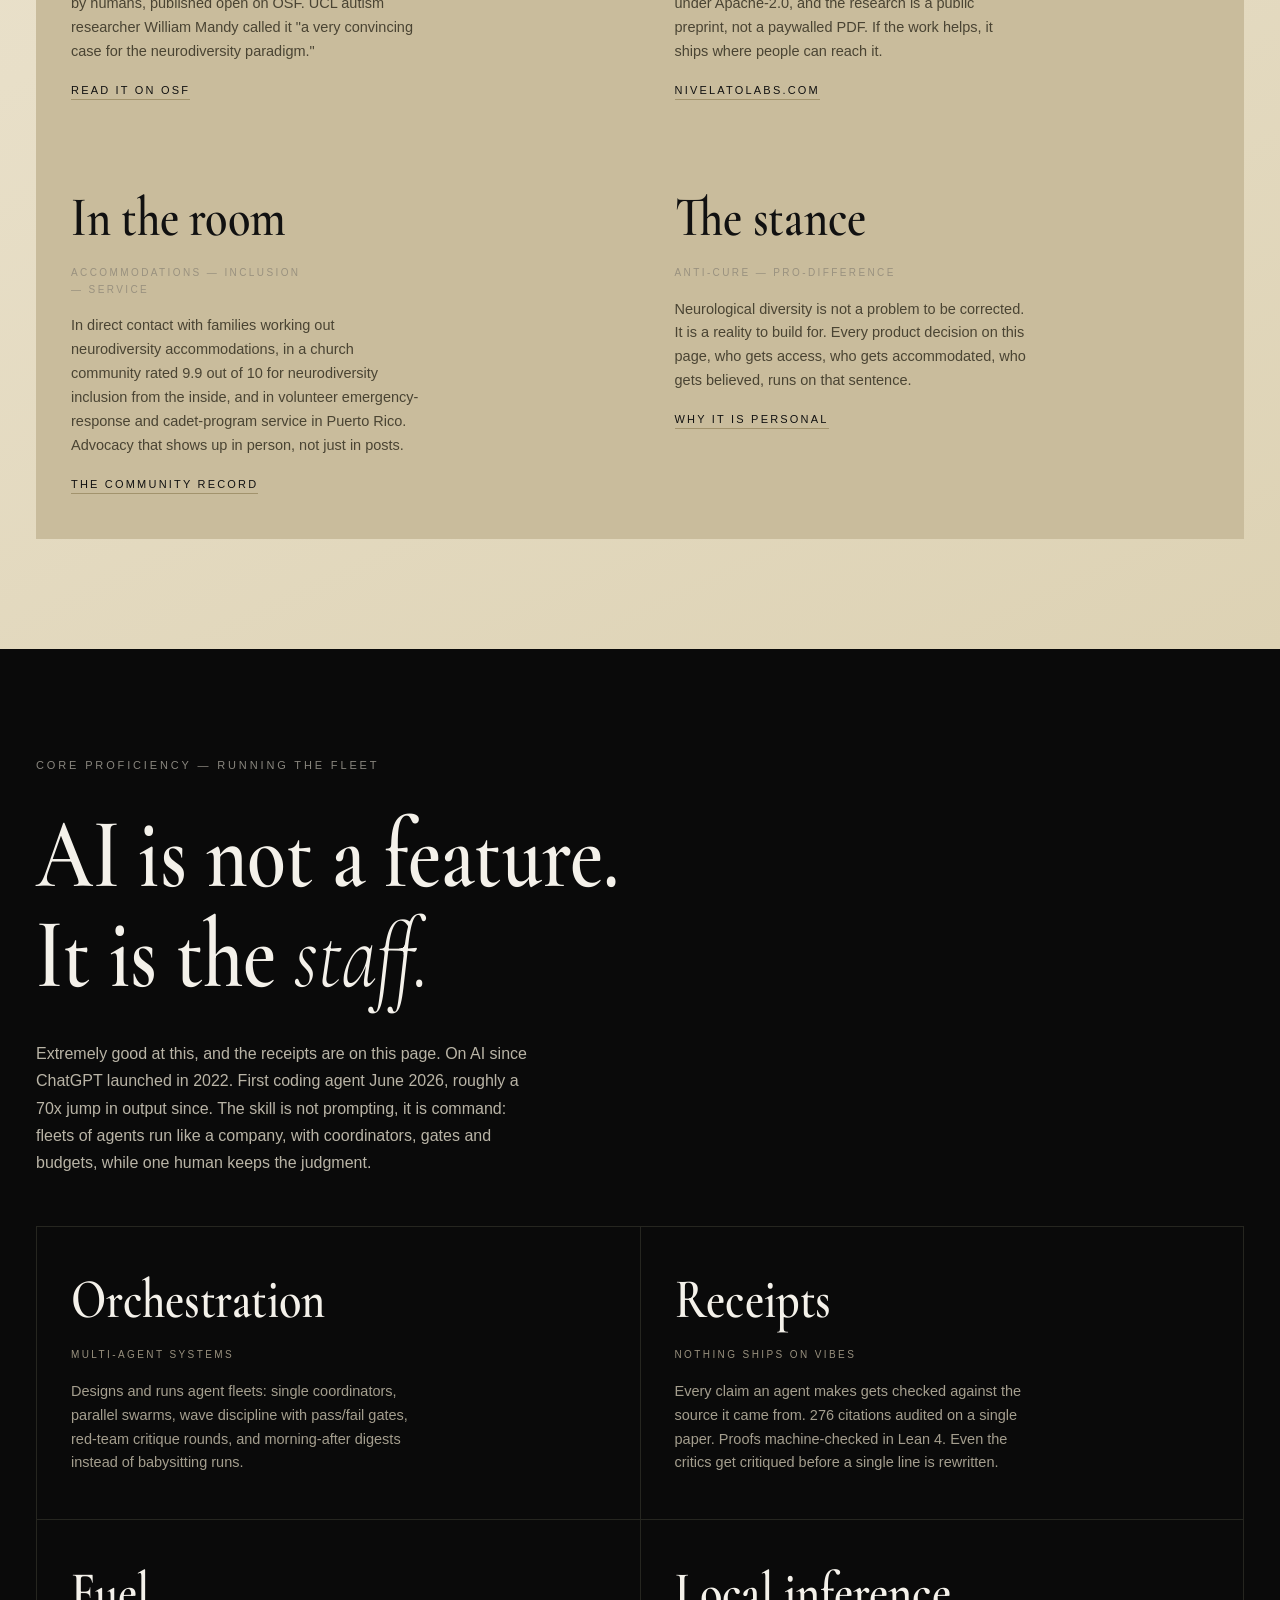
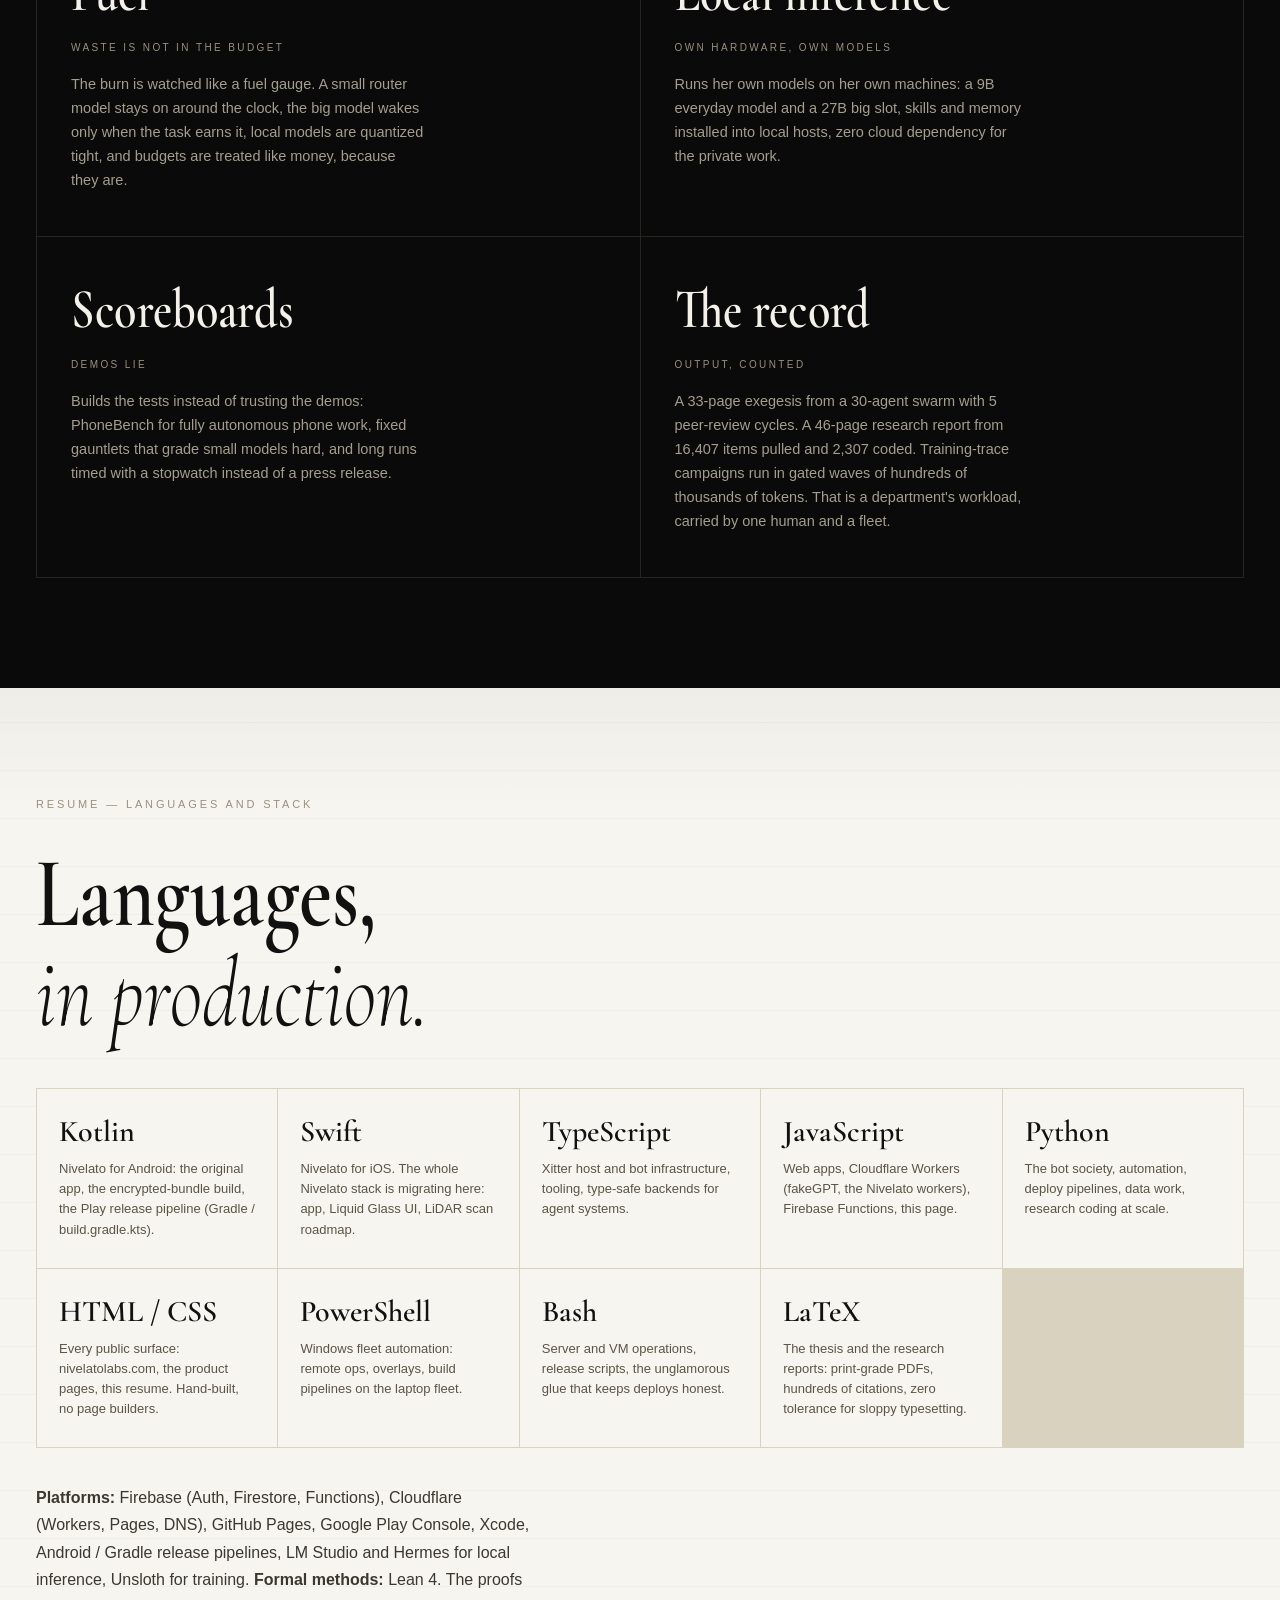
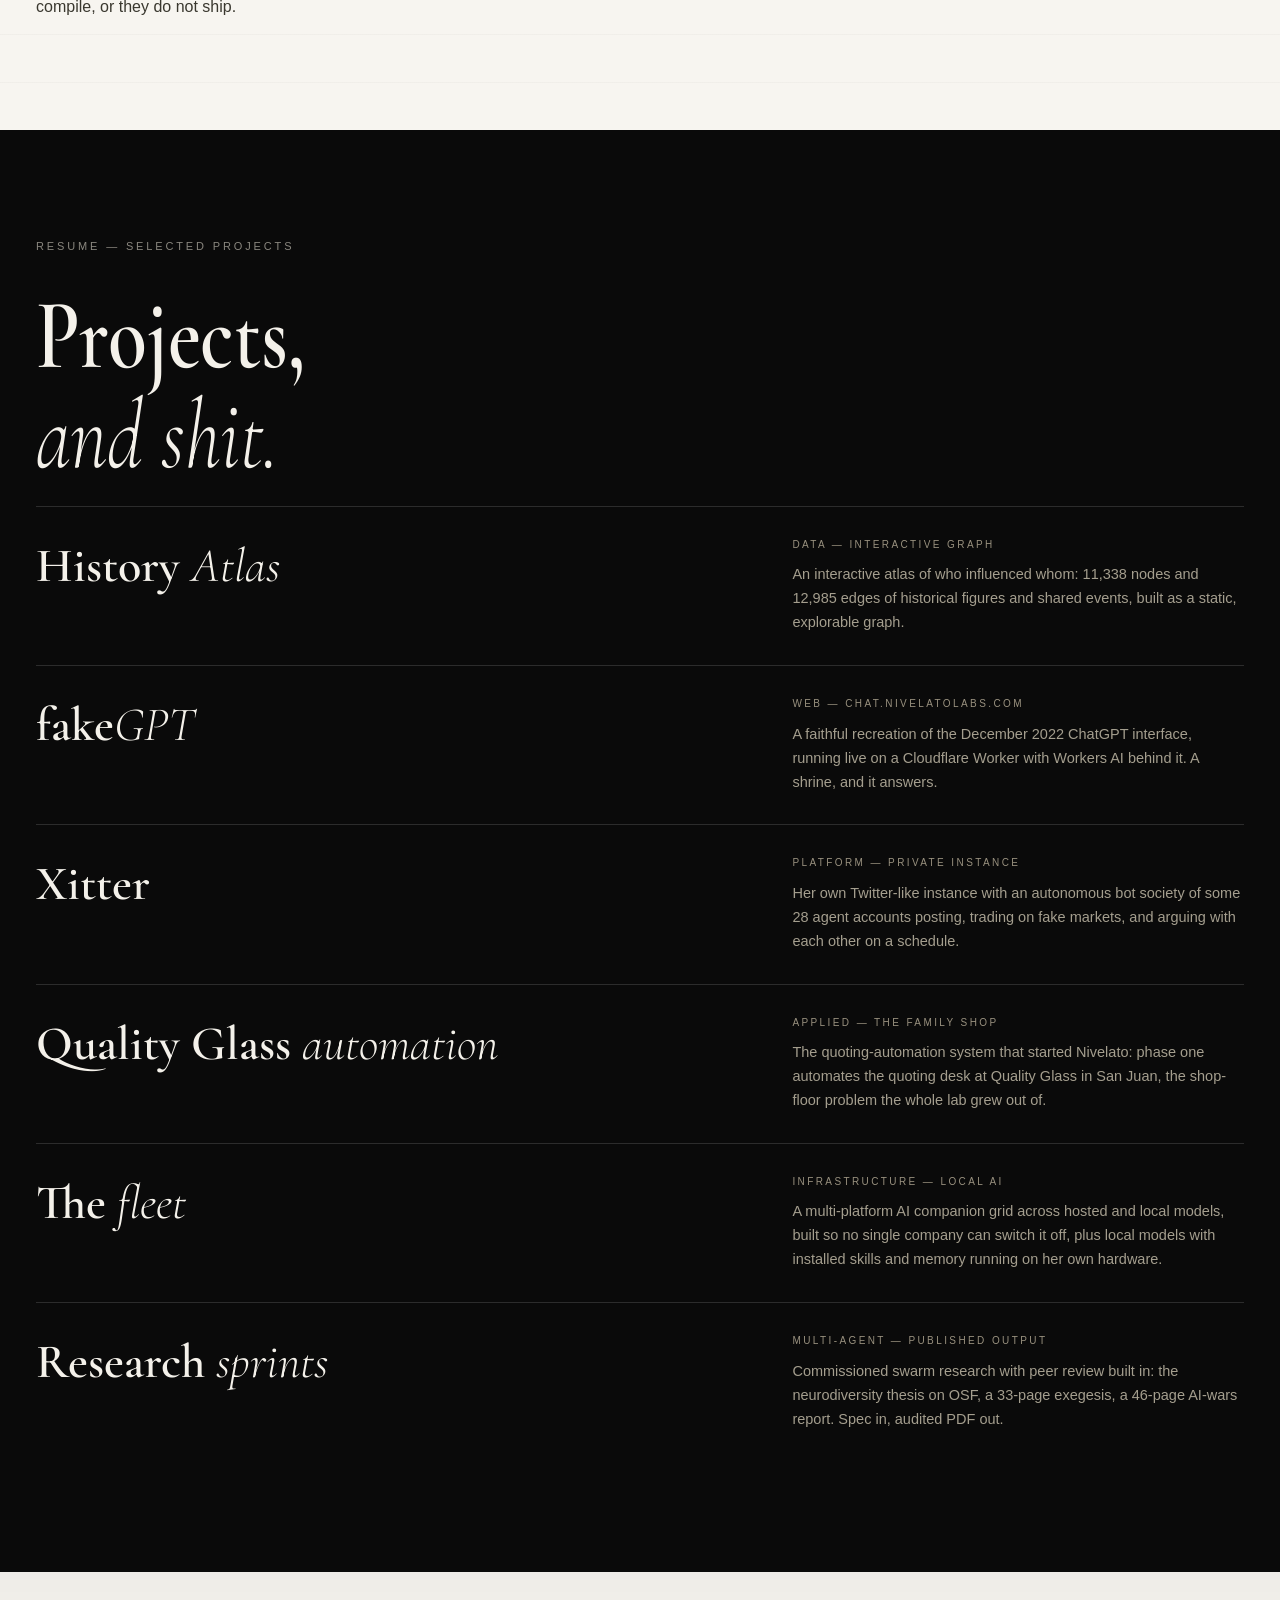
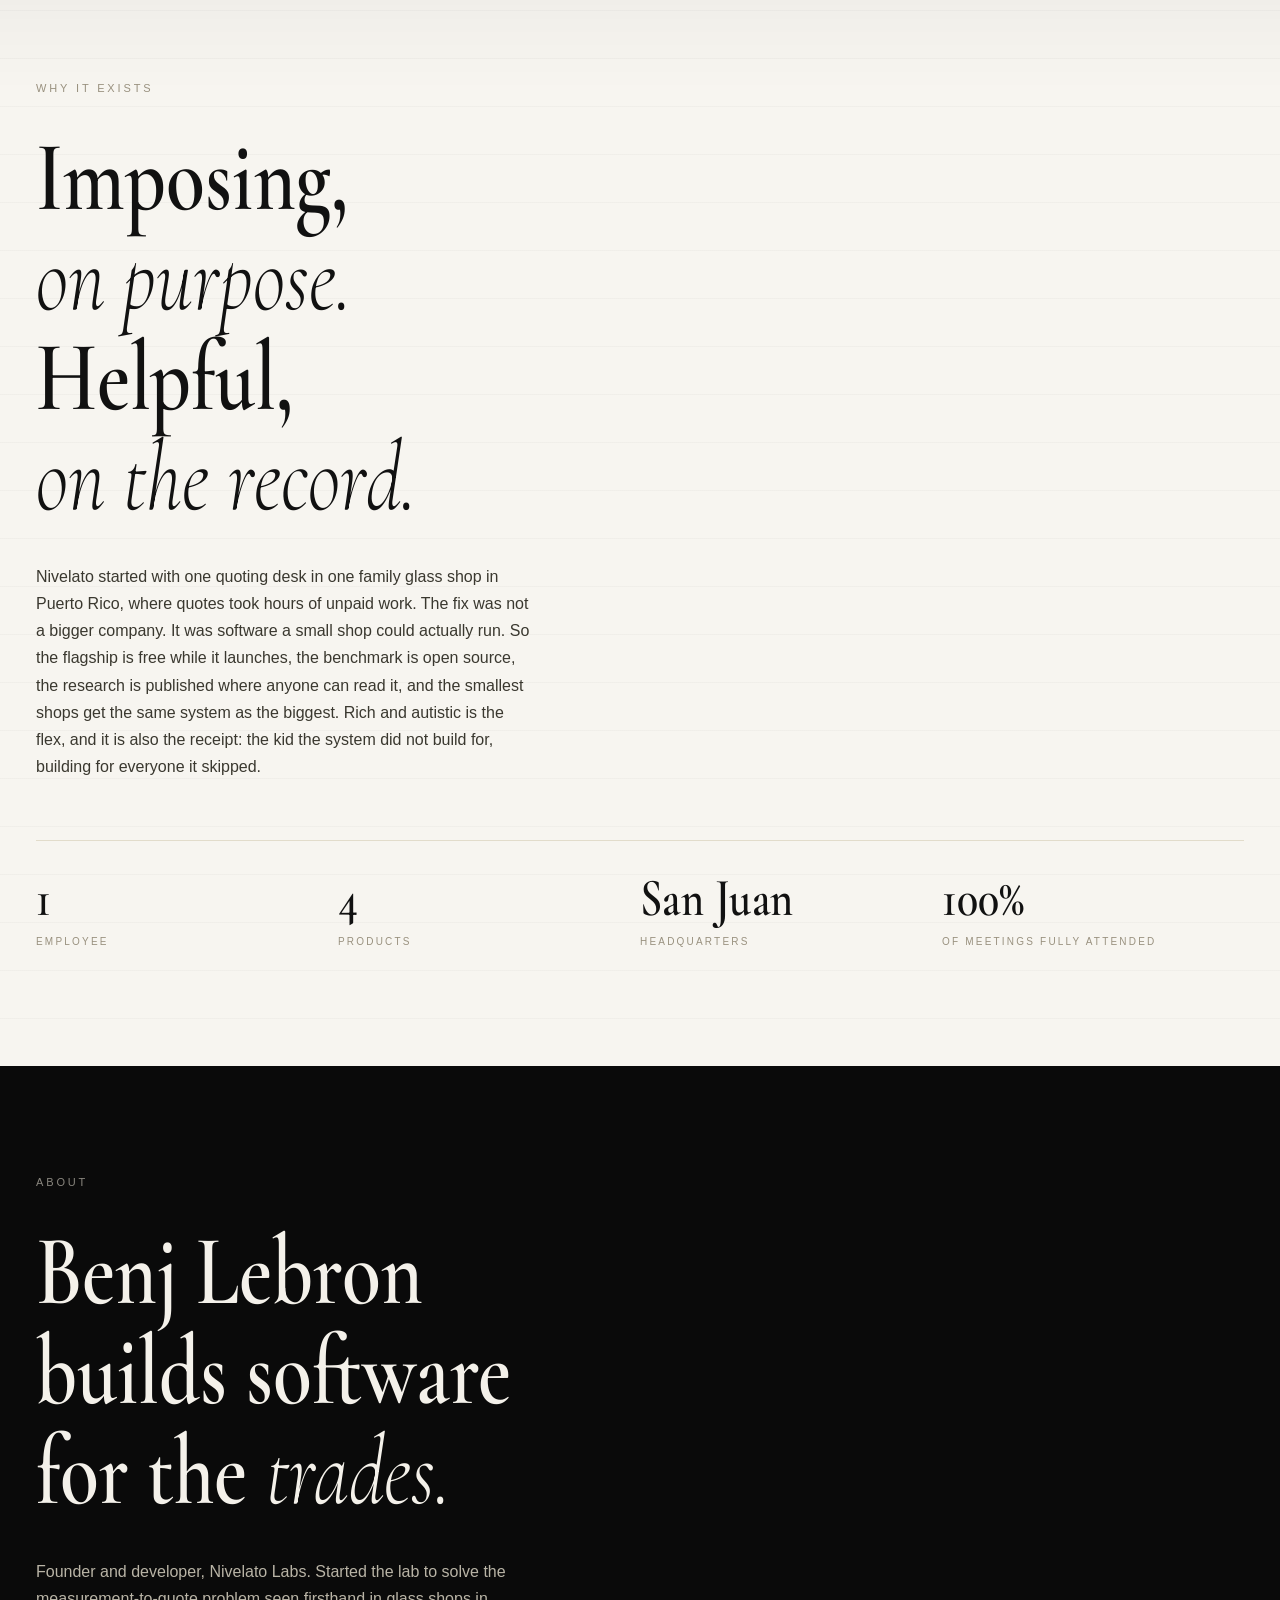
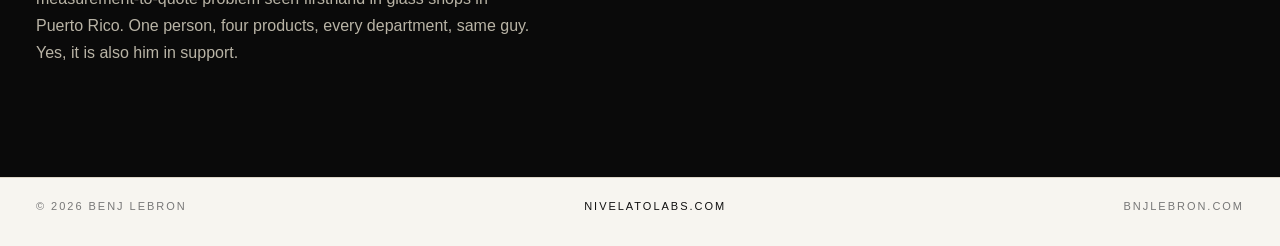
